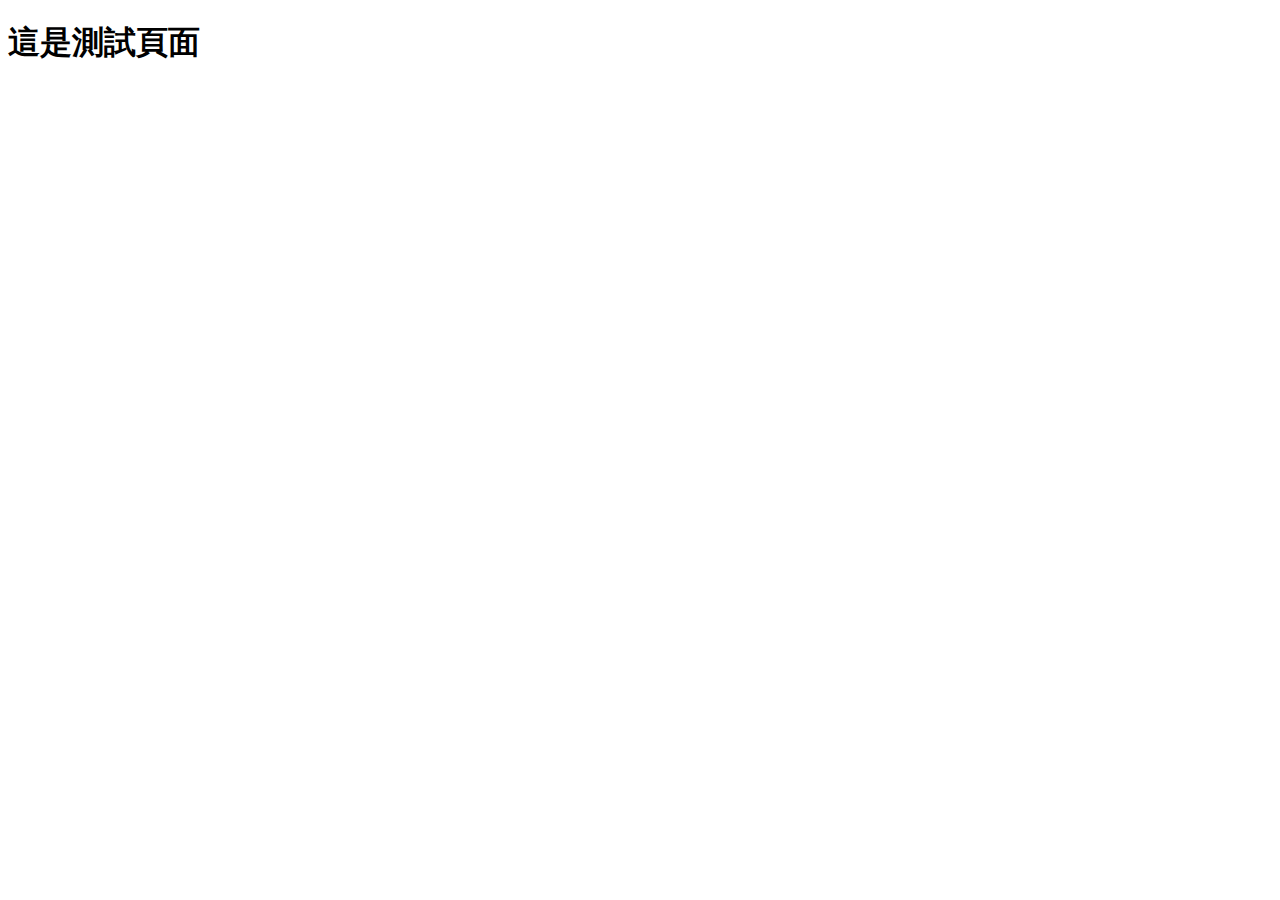
==== index.html @ 5ba6813c "first commit" ====
<!DOCTYPE html>
<html lang="en">
<head>
    <meta charset="UTF-8">
    <meta http-equiv="X-UA-Compatible" content="IE=edge">
    <meta name="viewport" content="width=device-width, initial-scale=1.0">
    <title>測試頁面</title>
</head>
<body>
    <h1>這是測試頁面</h1>
</body>
</html>
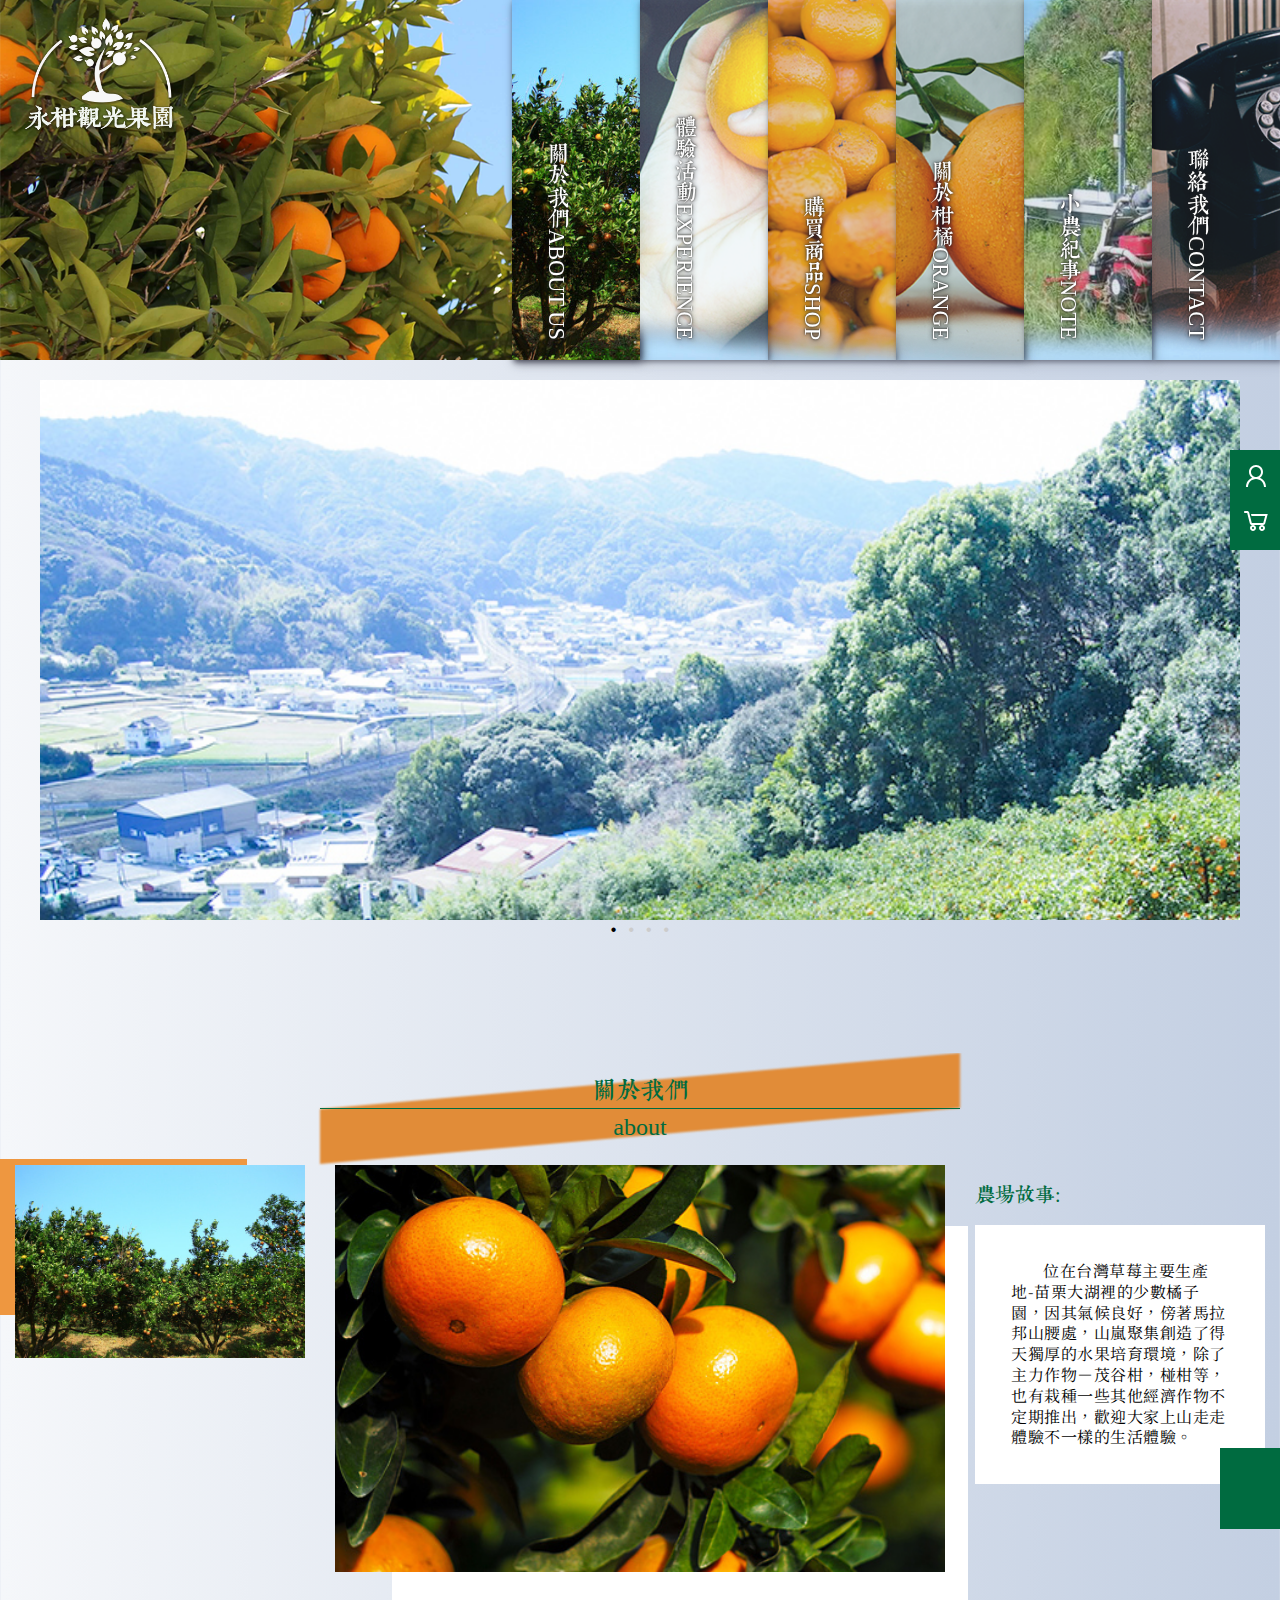
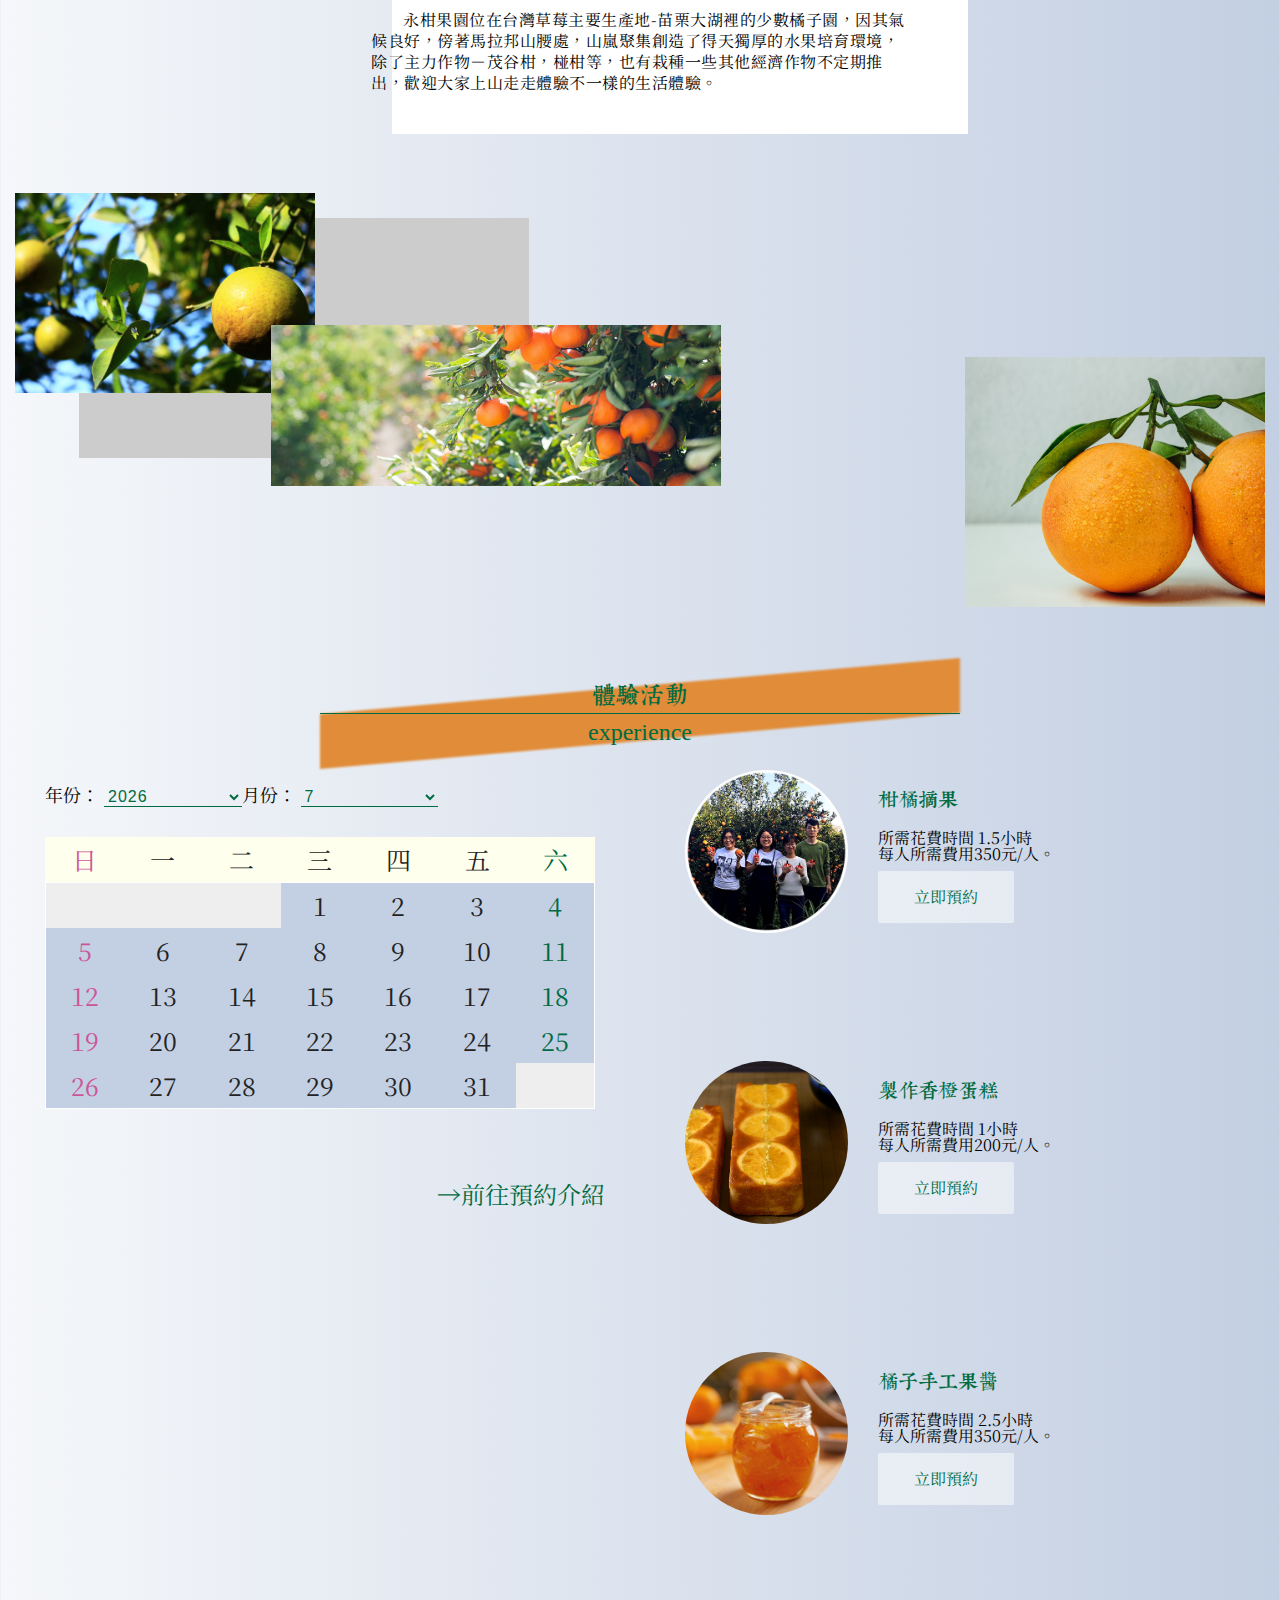
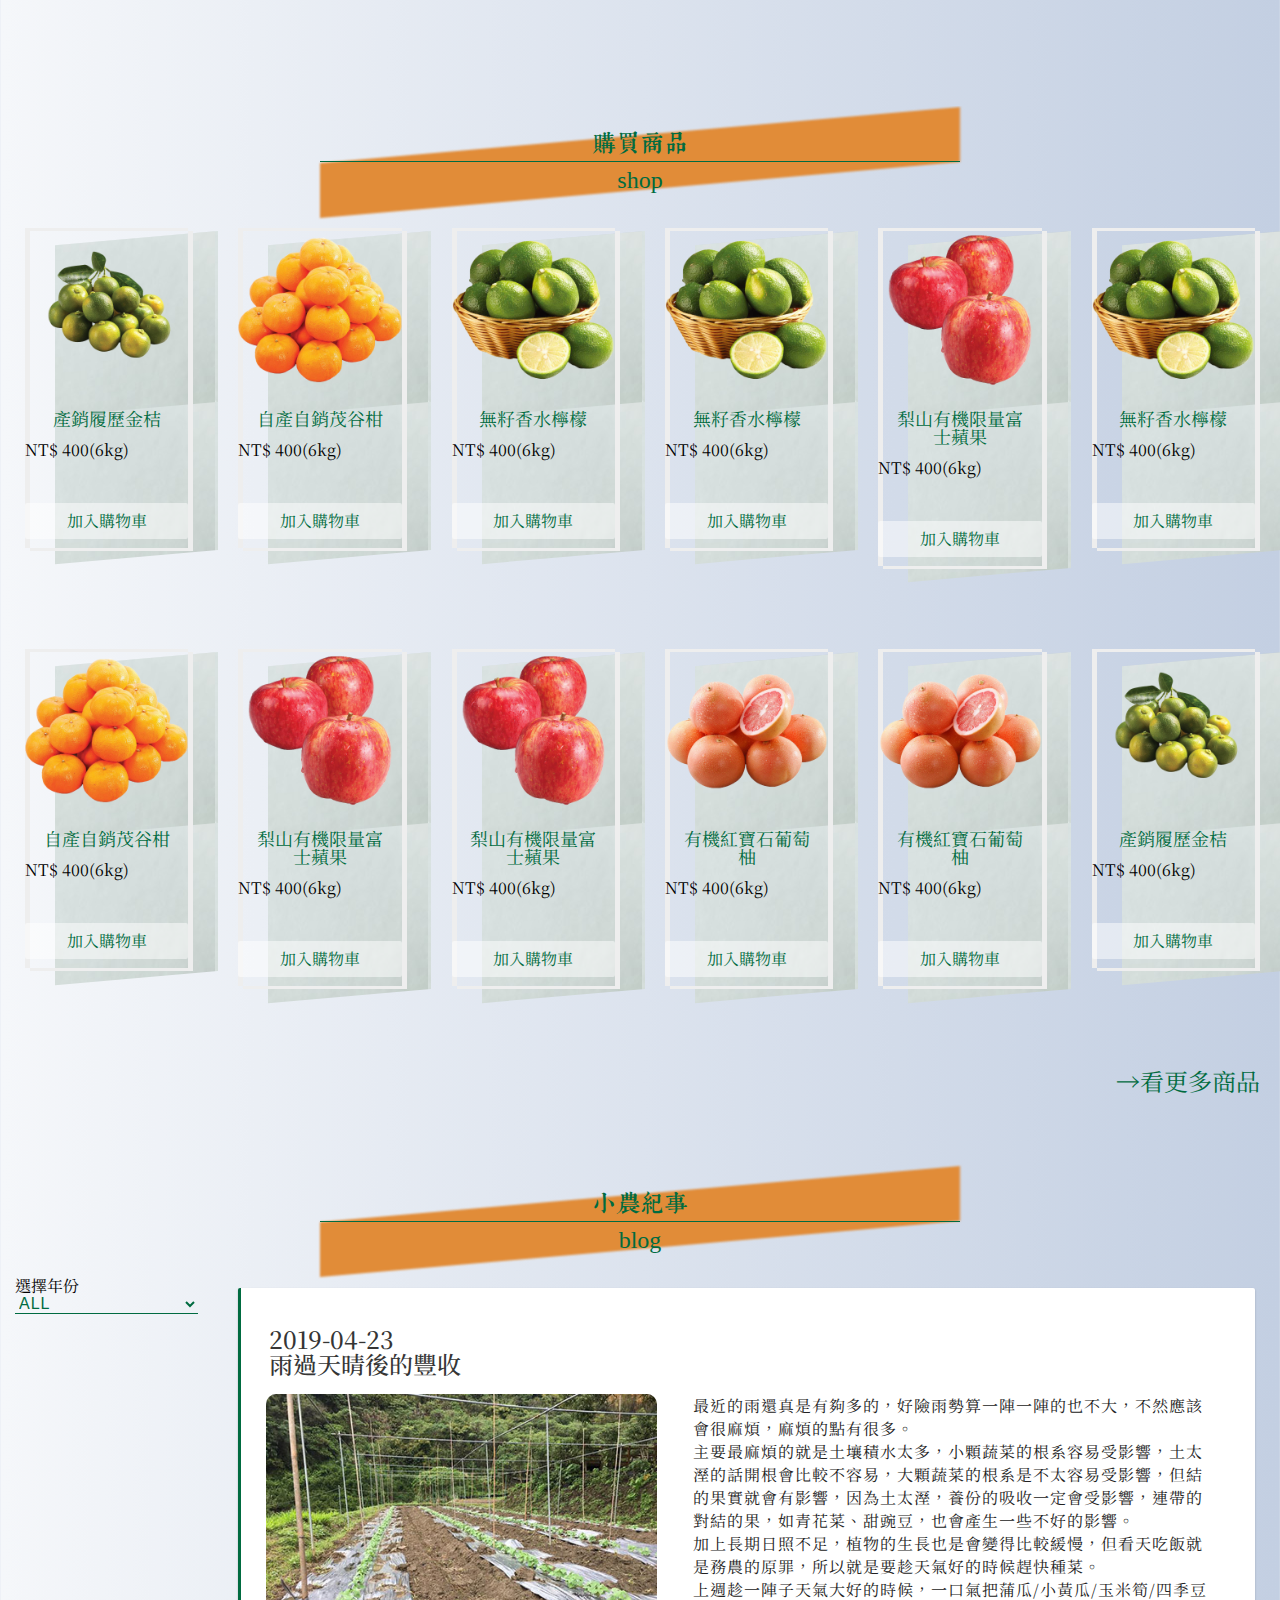
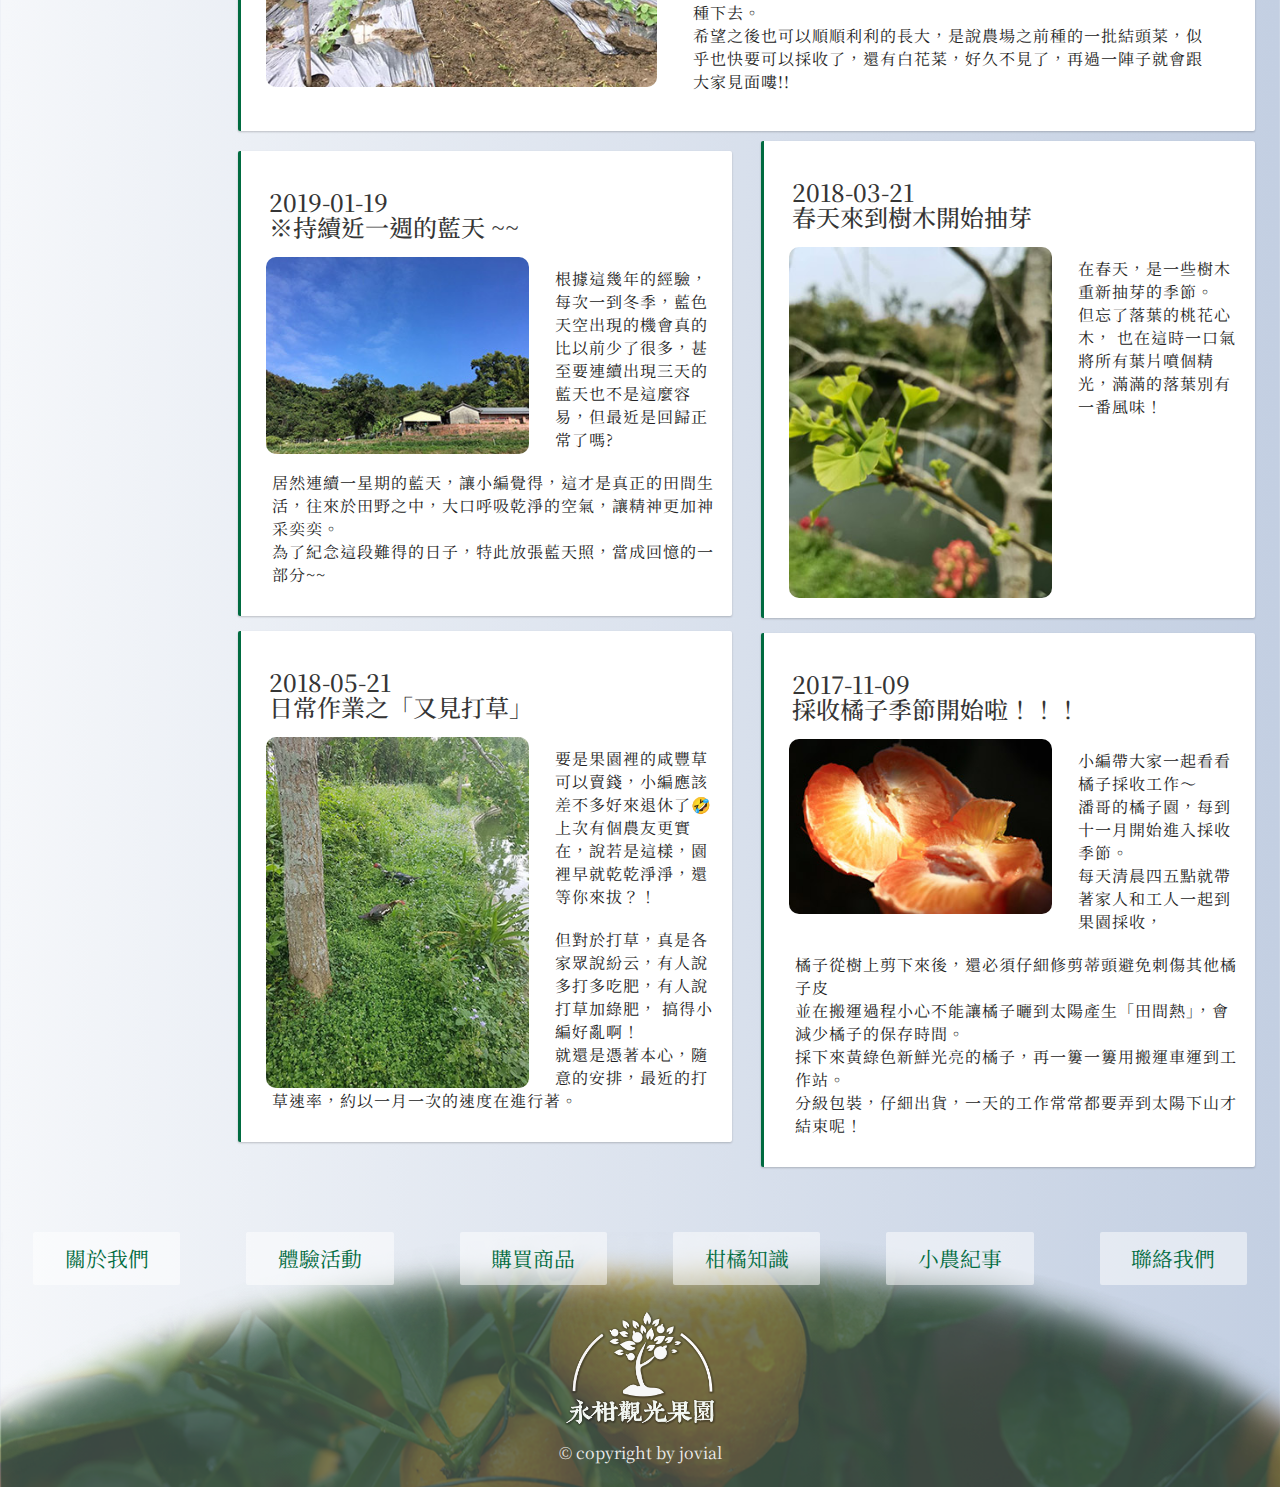
==== commit d6e41e4c: "上傳靜態網站" ====
--- a/index.html
+++ b/index.html
@@ -1,12 +1,456 @@
 <!DOCTYPE html>
 <html lang="en">
+
 <head>
     <meta charset="UTF-8">
-    <meta http-equiv="X-UA-Compatible" content="IE=edge">
     <meta name="viewport" content="width=device-width, initial-scale=1.0">
-    <title>測試頁面</title>
+    <meta http-equiv="X-UA-Compatible" content="ie=edge">
+    <title>永柑觀光果園</title>
+    <link rel="stylesheet" href="style.css">
 </head>
 <body>
-    <h1>這是測試頁面</h1>
+    <div class="fixmenu">
+        <div class="icons">
+            <a href="#">
+                <svg xmlns="http://www.w3.org/2000/svg" x="0px" y="0px"
+                    width="32" height="32"
+                    viewBox="0 0 192 192"
+                    style=" fill:#000000;">
+                    <g fill="none" fill-rule="nonzero" stroke="none" stroke-width="1" stroke-linecap="butt" stroke-linejoin="miter" stroke-miterlimit="10" stroke-dasharray="" stroke-dashoffset="0" font-family="none" font-weight="none" font-size="none" text-anchor="none" style="mix-blend-mode: normal"><path d="M0,192v-192h192v192z" fill="none"></path><g fill="#ffffff"><g id="surface1"><path d="M96,30c-23.13281,0 -42,18.86719 -42,42c0,14.46094 7.38281,27.30469 18.5625,34.875c-21.39844,9.1875 -36.5625,30.42188 -36.5625,55.125h12c0,-26.57812 21.42188,-48 48,-48c26.57813,0 48,21.42188 48,48h12c0,-24.70312 -15.16406,-45.9375 -36.5625,-55.125c11.17969,-7.57031 18.5625,-20.41406 18.5625,-34.875c0,-23.13281 -18.86719,-42 -42,-42zM96,42c16.64063,0 30,13.35938 30,30c0,16.64063 -13.35937,30 -30,30c-16.64062,0 -30,-13.35937 -30,-30c0,-16.64062 13.35938,-30 30,-30z"></path></g></g></g></svg>
+            </a>
+        </div>
+        <div class="icons">
+            <a href="#">
+            <svg xmlns="http://www.w3.org/2000/svg" x="0px" y="0px"
+            width="32" height="32"
+            viewBox="0 0 192 192"
+            style=" fill:#000000;"><g fill="none" fill-rule="nonzero" stroke="none" stroke-width="1" stroke-linecap="butt" stroke-linejoin="miter" stroke-miterlimit="10" stroke-dasharray="" stroke-dashoffset="0" font-family="none" font-weight="none" font-size="none" text-anchor="none" style="mix-blend-mode: normal"><path d="M0,192v-192h192v192z" fill="none"></path><g fill="#ffffff"><g id="surface1"><path d="M30,42c-3.30469,0 -6,2.69531 -6,6c0,3.30469 2.69531,6 6,6h13.3125l15.75,63c1.33594,5.34375 6.11719,9 11.625,9h68.8125c5.41406,0 10.00781,-3.58594 11.4375,-8.8125l15.5625,-57.1875h-100.5l3,12h81.9375l-11.4375,42h-68.8125l-15.75,-63c-1.33594,-5.34375 -6.11719,-9 -11.625,-9zM132,126c-9.86719,0 -18,8.13281 -18,18c0,9.86719 8.13281,18 18,18c9.86719,0 18,-8.13281 18,-18c0,-9.86719 -8.13281,-18 -18,-18zM78,126c-9.86719,0 -18,8.13281 -18,18c0,9.86719 8.13281,18 18,18c9.86719,0 18,-8.13281 18,-18c0,-9.86719 -8.13281,-18 -18,-18zM78,138c3.375,0 6,2.625 6,6c0,3.375 -2.625,6 -6,6c-3.375,0 -6,-2.625 -6,-6c0,-3.375 2.625,-6 6,-6zM132,138c3.375,0 6,2.625 6,6c0,3.375 -2.625,6 -6,6c-3.375,0 -6,-2.625 -6,-6c0,-3.375 2.625,-6 6,-6z"></path></g></g></g></svg>
+            </a>
+        </div>
+    </div>
+    <header class="page_header">
+        <nav>
+            <h1 class="title">
+                <a href="#" class="logo">
+                    <img src="img/logo.png"/>
+                </a>
+            </h1>
+            <input type="checkbox" name="menu_control" id="menu_control">
+            <label for="menu_control" class="burger">
+                <span></span>
+            </label>
+            <ul>
+                <li class="menu_list"><a href="about_us.html">關於我們ABOUT US</a></li>
+                <li class="menu_list"><a href="experience.html">體驗活動experience</a></li>
+                <li class="menu_list"><a href="shop.html">購買商品shop</a></li>
+                <li class="menu_list"><a href="orange.html">關於柑橘orange</a></li>
+                <li class="menu_list"><a href="note.html">小農紀事note</a></li>
+                <li class="menu_list"><a href="contact_us.html">聯絡我們contact</a></li>
+            </ul>
+        </nav>
+    </header>
+    <!-- ====================================== -->
+    <section class="banner">
+        <div class="container col-12">
+            <div class="slider">
+                <div class="slide_viewer">
+                    <div class="slide_group">
+                        <div class="slide slide-1"><img src="img/slides01.jpg"></div>
+                        <div class="slide slide-2"><img src="img/slide02_productpic_unsplash.jpg"></div>
+                        <div class="slide slide-3"><img src="img/pic_slides03.jpg"></div>
+                        <div class="slide slide-4"><img src="img/slide04_max-1053152-unsplash.jpg"></div>
+                    </div>
+                </div>
+                <div class="slide_buttons"></div>
+            </div>
+        </div>
+    </section>
+    <!-- ====================================== -->
+    <section class="about">
+        <div class="container co1-12">
+            <div class="item">
+                <h2 class="topic">關於我們<br>about</h2>
+                <div class="item farm_story col-5 col-lg-3"><img src="img/about_us_story_1.jpg" alt="story"/>
+            </div>
+            <div class="item story col-7 col-lg-6"><img src="img/murcott.jpg" alt="murcott">
+                <p>永柑果園位在台灣草莓主要生產地-苗栗大湖裡的少數橘子園，因其氣候良好，傍著馬拉邦山腰處，山嵐聚集創造了得天獨厚的水果培育環境，除了主力作物－茂谷柑，椪柑等，也有栽種一些其他經濟作物不定期推出，歡迎大家上山走走體驗不一樣的生活體驗。</p>
+            </div>
+            <div class="col-12 col-lg-3">
+                <article>
+                    <h3>農場故事:</h3>
+                    <p class="aboutustxt square">位在台灣草莓主要生產地-苗栗大湖裡的少數橘子園，因其氣候良好，傍著馬拉邦山腰處，山嵐聚集創造了得天獨厚的水果培育環境，除了主力作物－茂谷柑，椪柑等，也有栽種一些其他經濟作物不定期推出，歡迎大家上山走走體驗不一樣的生活體驗。</p>
+                </article>
+            </div>
+            <div class="clearfix"></div>
+        </div>
+        <div class="col-12">
+            <div class="item about_pic">
+                <div class="lf item"><img src="img/banner_orange.jpg"></div>
+                <div class="cr item"><img src="img/index-l0.jpg"></div>
+                <div class="rg item"><img src="img/event.banner.jpg"></div>
+            </div>
+        </div>
+        <div class="clearfix"></div>
+    </section>
+    <!-- ====================================== -->
+    <section class="experience">
+        <div class="container">
+            <div class="item">
+                <h2 class="topic">體驗活動<br>experience</h2>
+            </div>
+            <div class="col-12 col-lg-6">
+                <div class="item">
+                    <div class="cale" id="cale">
+                                <!-- <div class="txt"><a href="experience.html">
+                                        <h3>即將到來活動:6/22柑橘採果活動</h3>
+                                        <p>採果前導覽解說+體驗採茂谷柑、桶柑+採果後可帶回市價180元的茂谷柑或桶柑。<br>
+                                            所需花費時間 1.5小時<br>
+                                            每人所需費用350元/人</p>
+                                    </a>
+                                </div> -->
+                        <div id="setDate" class="calendar col-12">年份：
+                            <select class="col-3" id="setYear" onchange="chose(this)"></select>月份：
+                            <select class="col-3" id="setMonth" onchange="chose(this)"></select>
+                            <ul id="title" class="week_list">
+                                <li>日</li>
+                                <li>一</li>
+                                <li>二</li>
+                                <li>三</li>
+                                <li>四</li>
+                                <li>五</li>
+                                <li>六</li>
+                            </ul>
+                            <ul id="days" class="first_sat day_list">
+                            </ul>
+                        </div>
+                    </div>
+                </div>
+                <div class="more col-12">
+                    <span><a href="experience.html">→前往預約介紹</a></span>
+                </div>
+            </div>
+            <div class="col-12 col-lg-6">
+                <div class="acitivity col-12">
+                    <div class="box pickpeople col-4">
+                        <a href="#"><img src="img/pickpeople.jpg"/></a>         
+                    </div>
+                    <div class="box_desc col-8">
+                        <h3>柑橘摘果</h3>
+                        <ul>
+                            <li>所需花費時間 1.5小時</li>
+                            <li> 每人所需費用350元/人。</li>
+                            <a class="btn" href="#">立即預約</a>
+                        </ul>
+                    </div>
+                </div>
+                <div class="cleafix"></div>
+                <div class="acitivity  col-12">
+                    <div class="box pickpeople  col-4">
+                        <a href="#"><img src="img/orange-cake.jpg"/></a>                  
+                    </div>
+                    <div class="box_desc col-8">
+                        <h3>製作香橙蛋糕</h3>
+                        <ul>
+                            <li>所需花費時間 1小時</li>
+                            <li> 每人所需費用200元/人。</li>
+                            <a class="btn" href="experience.html#tab-2">立即預約</a>
+                        </ul>
+                    </div>
+                </div>
+                <div class="cleafix"></div>
+                <div class="acitivity col-12">
+                    <div class="box pickpeople  col-4">
+                        <a href="#"><img src="img/ORANGE_JAM.jpeg"/></a>                 
+                    </div>
+                <div class="box_desc col-8">
+                    <h3>橘子手工果醬</h3>
+                    <ul>
+                        <li>所需花費時間 2.5小時</li>
+                        <li> 每人所需費用350元/人。</li>
+                        <a class="btn" href="#">立即預約</a>
+                    </ul>
+                </div>
+            </div>
+            <div class="cleafix"></div>
+        </div>
+    </section>
+    <div class="clearfix"></div>
+    <!-- ====================================== -->
+    <section class="shop">
+        <div class="container">
+            <div class="item">
+                <h2 class="topic">購買商品<br>shop</h2>
+            </div>
+            <div class="col-6 col-lg-4 col-xl-2">
+                <div class="item shop_card"><img src="img/Kumquat.png">
+                    <h4 class="item_name">產銷履歷金桔</h4><span>NT$ 400(6kg)</span>
+                    <div class="item button"><a class="btn" href="shopcard.html">加入購物車</a></div>
+                </div>
+            </div>      
+            <div class="col-6 col-lg-4 col-xl-2">
+                <div class="item shop_card"><img src="img/ORANGE.png">
+                    <h4 class="item_name">自產自銷茂谷柑</h4><span>NT$ 400(6kg)</span>
+                    <div class="item button"><a class="btn" href="#">加入購物車</a></div>
+                </div>
+            </div>
+            <div class="col-6 col-lg-4 col-xl-2">
+                <div class="item shop_card"><img src="img/LEMON.png">
+                    <h4 class="item_name">無籽香水檸檬</h4><span>NT$ 400(6kg)</span>
+                    <div class="item button"><a class="btn" href="#">加入購物車</a></div>
+                </div>
+            </div>
+            <div class="col-6 col-lg-4 col-xl-2">
+                <div class="item shop_card"><img src="img/LEMON.png">
+                    <h4 class="item_name">無籽香水檸檬</h4><span>NT$ 400(6kg)</span>
+                    <div class="item button"><a class="btn" href="#">加入購物車</a></div>
+                </div>
+            </div>
+            <div class="col-6 col-lg-4 col-xl-2">
+                <div class="item shop_card"><img src="img/APPLE.png">
+                    <h4 class="item_name">梨山有機限量富士蘋果</h4><span>NT$ 400(6kg)</span>
+                    <div class="item button"><a class="btn" href="#">加入購物車</a></div>
+                </div>
+            </div>
+            <div class="col-6 col-lg-4 col-xl-2">
+                <div class="item shop_card"><img src="img/LEMON.png">
+                    <h4 class="item_name">無籽香水檸檬</h4><span>NT$ 400(6kg)</span>
+                    <div class="item button"><a class="btn" href="#">加入購物車</a></div>
+                </div>
+            </div>
+            <div class="clearfix"></div>
+            <div class="col-6 col-lg-4 col-xl-2">
+                <div class="item shop_card"><img src="img/ORANGE.png">
+                    <h4 class="item_name">自產自銷茂谷柑</h4><span>NT$ 400(6kg)</span>
+                    <div class="item button"><a class="btn" href="#">加入購物車</a></div>
+                </div>
+            </div>
+            <div class="col-6 col-lg-4 col-xl-2">
+                <div class="item shop_card"><img src="img/APPLE.png">
+                    <h4 class="item_name">梨山有機限量富士蘋果</h4><span>NT$ 400(6kg)</span>
+                    <div class="item button"><a class="btn" href="#">加入購物車</a></div>
+                </div>
+            </div>
+            <div class="col-6 col-lg-4 col-xl-2">
+                <div class="item shop_card"><img src="img/APPLE.png">
+                    <h4 class="item_name">梨山有機限量富士蘋果</h4><span>NT$ 400(6kg)</span>
+                    <div class="item button"><a class="btn" href="#">加入購物車</a></div>
+                </div>
+            </div>
+            <div class="col-6 col-lg-4 col-xl-2">
+                <div class="item shop_card"><img src="img/GRAPEFRUIT.png">
+                    <h4 class="item_name">有機紅寶石葡萄柚</h4><span>NT$ 400(6kg)</span>
+                    <div class="item button"><a class="btn" href="#">加入購物車</a></div>
+                </div>
+            </div>
+            <div class="col-6 col-lg-4 col-xl-2">
+                <div class="item shop_card"><img src="img/GRAPEFRUIT.png">
+                    <h4 class="item_name">有機紅寶石葡萄柚</h4><span>NT$ 400(6kg)</span>
+                    <div class="item button"><a class="btn" href="#">加入購物車</a></div>
+                </div>
+            </div>
+            <div class="col-6 col-lg-4 col-xl-2">
+                <div class="item shop_card"><img src="img/Kumquat.png">
+                    <h4 class="item_name">產銷履歷金桔</h4><span>NT$ 400(6kg)</span>
+                    <div class="item button"><a class="btn" href="#">加入購物車</a></div>
+                </div>
+            </div>
+            <div class="clearfix"></div>
+            <div class="more col-12">
+                <span><a href="shop.html">→看更多商品</a></span>
+            </div>
+        </div>
+    </section>
+    <!-- ========================================= -->
+    <section class="blog">
+        <div class="container">
+            <div class="item">
+                <h2 class="topic">小農紀事<br>blog</h2>
+            </div>
+            <div class="col-12 col-lg-2">
+                <div class="item">選擇年份
+                    <select name="year" id="selectedYear">
+                        <option value="all" selected>all</option>
+                        <option value="2019">2019</option>
+                        <option value="2018">2018</option>
+                        <option value="2017">2017</option>
+                    </select>
+                </div>
+            </div>
+            <div class="col-12 col-lg-10">
+                <div class="item">
+                    <div class="Big_colum">
+                        <div class="blogcard b" data-year="2019">
+                            <span>2019-04-23<br>雨過天晴後的豐收</span>
+                            <img src="img/blog_big.jpg">
+                            <p class="blogtxt">
+                                最近的雨還真是有夠多的，好險雨勢算一陣一陣的也不大，不然應該會很麻煩，麻煩的點有很多。<br>主要最麻煩的就是土壤積水太多，小顆蔬菜的根系容易受影響，土太溼的話開根會比較不容易，大顆蔬菜的根系是不太容易受影響，但結的果實就會有影響，因為土太溼，養份的吸收一定會受影響，連帶的對結的果，如青花菜、甜豌豆，也會產生一些不好的影響。<br>加上長期日照不足，植物的生長也是會變得比較緩慢，但看天吃飯就是務農的原罪，所以就是要趁天氣好的時候趕快種菜。<br>上週趁一陣子天氣大好的時候，一口氣把蒲瓜/小黃瓜/玉米筍/四季豆種下去。<br>希望之後也可以順順利利的長大，是說農場之前種的一批結頭菜，似乎也快要可以採收了，還有白花菜，好久不見了，再過一陣子就會跟大家見面嘍!!<br>
+                            </p>
+                        </div>
+                        <div class="clearfix"></div>
+                    </div>
+                    <div class="Small_colum">
+                        <div class="blogcard s" data-year="2019">
+                            <span>2019-01-19<br>※持續近一週的藍天 ~~</span>
+                            <img src="img/blog_s_1.jpg" alt="blog_bluesky">
+                            <p class="blogtxt">
+                                根據這幾年的經驗，每次一到冬季，藍色天空出現的機會真的比以前少了很多，甚至要連續出現三天的藍天也不是這麼容易，但最近是回歸正常了嗎?</p><dd class="visible-xs">...more</dd>
+                                <p class="hidden-xs blogtxt">居然連續一星期的藍天，讓小編覺得，這才是真正的田間生活，往來於田野之中，大口呼吸乾淨的空氣，讓精神更加神采奕奕。<br>為了紀念這段難得的日子，特此放張藍天照，當成回憶的一部分~~</p>
+                            
+                        </div>
+                        <div class="clearfix"></div>
+                        <div class="blogcard s" data-year="2018">
+                            <span>2018-05-21<br>日常作業之「又見打草」</span>
+                            <img src="img/blog_s_2.jpg" alt="blog_grass">
+                            <p class="blogtxt">
+                                要是果園裡的咸豐草可以賣錢，小編應該差不多好來退休了🤣<br>
+                                上次有個農友更實在，說若是這樣，園裡早就乾乾淨淨，還等你來拔？！<br></p><dd class="visible-xs">...more</dd>
+                            <p class="hidden-xs blogtxt">
+                                但對於打草，真是各家眾說紛云，有人說多打多吃肥，有人說打草加綠肥，
+                                搞得小編好亂啊！<br>
+                                就還是憑著本心，隨意的安排，最近的打草速率，約以一月一次的速度在進行著。
+                            </p>
+                        </div>
+                        <div class="clearfix"></div>
+                        <div class="blogcard s" data-year="2018">
+                            <span>2018-03-21<br>春天來到樹木開始抽芽</span>
+                            <img src="img/blog_s_3.jpg" alt="blog_newborn">
+                            <p class="blogtxt">在春天，是一些樹木重新抽芽的季節。<br>但忘了落葉的桃花心木，
+                                也在這時一口氣將所有葉片噴個精光，滿滿的落葉別有一番風味！</p>
+                        </div>
+                        <div class="clearfix"></div>
+                        <div class="blogcard s" data-year="2017">
+                            <span>2017-11-09<br>採收橘子季節開始啦！！！</span>
+                            <img src="img/blog_s_4.jpg" alt="blog_haverst">
+                            <p class="blogtxt">
+                                小編帶大家一起看看橘子採收工作～<br>
+                                潘哥的橘子園，每到十一月開始進入採收季節。<br>每天清晨四五點就帶著家人和工人一起到果園採收，</p><dd class="visible-xs">...more</dd>
+                                <p class="hidden-xs blogtxt">橘子從樹上剪下來後，還必須仔細修剪蒂頭避免刺傷其他橘子皮<br>並在搬運過程小心不能讓橘子曬到太陽產生「田間熱」，會減少橘子的保存時間。<br>採下來黃綠色新鮮光亮的橘子，再一簍一簍用搬運車運到工作站。<br>分級包裝，仔細出貨，一天的工作常常都要弄到太陽下山才結束呢！</p>
+                        </div>
+                    </div>
+                    <div class="clearfix"></div>
+                </div>
+            </div>
+            <div class="clearfix"></div>
+        </div>
+    </section>
+    <footer class="foot">
+        <div class="container">
+            <div class="col-4 col-lg-2">
+                <a href="about_us.html" class="fmenu">關於我們</a>
+            </div>
+            <div class="col-4 col-lg-2">
+                <a href="experience.html" class="fmenu">體驗活動</a>
+            </div>
+            <div class="col-4 col-lg-2">
+                <a href="shop.html" class="fmenu">購買商品</a>
+            </div>
+            <div class="col-4 col-lg-2">
+                <a href="orange.html" class="fmenu">柑橘知識</a>
+            </div>
+            <div class="col-4 col-lg-2">
+                <a href="note.html" class="fmenu">小農紀事</a>
+            </div>
+            <div class="col-4 col-lg-2">
+                <a href="contact_us.html" class="fmenu">聯絡我們</a>
+            </div>
+            <div class="">
+                <a href="index.html" class="logo"><img src="img/logo.png"></a>
+            <div class="col-12">
+                © copyright by jovial
+            </div>
+        </div>
+    </footer>
+    <script src="https://ajax.googleapis.com/ajax/libs/jquery/3.4.1/jquery.min.js"></script>
+    <script src="js/cale.js"></script>
+    <script>
+    document.getElementById('selectedYear').addEventListener('change',function(e){
+        var year = document.querySelector("select[name='year']").value;
+        if(year !== 'all'){
+            // console.log(year)
+            document.querySelectorAll(".blogcard[data-year]").forEach(function(ele,i){
+                ele.style.display = 'none'
+            })
+            document.querySelectorAll(".blogcard[data-year='"+year+"']").forEach(function(ele,i){
+                ele.style.display = 'block'
+            })
+        }else{
+            document.querySelectorAll('.blogcard[data-year]').forEach(function(ele,i){
+                ele.style.display= 'block'
+            })
+        }
+    })
+    $(function(){
+    
+    let scrollTop = 0;
+    let navHi = $('nav').outerHeight();
+    $(window).scroll(function(){
+        scrollTop = $(window).scrollTop();
+        if(scrollTop >= navHi ){
+            $('.page_header').addClass('fixed');
+        }else{
+            $('.page_header').removeClass('fixed');
+        }
+        })
+        var year =$("select[name='year']").val();
+        // console.log(year)
+        if(year==='all'){
+            $('.blogcard[data-year]').show()
+        }
+    })
+    $('.slider').each(function(){
+     var $this = $(this);
+     var $group = $this.find('.slide_group');
+     var $slides = $this.find('.slide');
+     var buttonArray = [];
+     var currentIndex = 0;
+     var timeout;
+     
+     function move(newIndex){
+         var animateLeft, slideLeft;
+         advance();
+         //如果正在執行動畫不須執行任何動作
+         if($group.is(':animated')|| currentIndex === newIndex){
+             return;
+         }
+         buttonArray[currentIndex].removeClass('active');
+         buttonArray[newIndex].addClass('active');
+         if(newIndex>currentIndex){
+             slideLeft = '100%';
+             animateLeft = '-100%'; //目前面板向左移動
+         }else{
+             slideLeft = '-100%';
+             animateLeft = '100%';//目前面板向右移動
+         }
+         $slides.eq(newIndex).css({left:slideLeft,display:'block'});
+         $group.animate({left:animateLeft},function(){
+             $slides.eq(currentIndex).css({display:'none'});
+             $slides.eq(newIndex).css({left:0});
+             $group.css({left:0});
+             currentIndex = newIndex;
+         });
+     }
+     function advance(){
+         clearTimeout(timeout);
+         timeout = setTimeout(function(){
+             if(currentIndex<($slides.length - 1)){
+                 move(currentIndex + 1);//如果不是最後一張移動到下一張
+             }else{
+                 move(0);//回到第一張
+             }
+         },4000);
+     }
+     $.each($slides,function(index){
+         var $button = $('<button type="button" class="slide-btn">&bull;</button>');
+         if(index === currentIndex){
+             $button.addClass('active');
+         }
+         $button.on('click',function(){
+             move(index);
+         }).appendTo('.slide_buttons');
+         buttonArray.push($button); 
+        });
+        advance();
+    });
+    </script>
 </body>
 </html>--- a/style.css
+++ b/style.css
@@ -0,0 +1,2421 @@
+@charset "UTF-8";
+@import url("https://fonts.googleapis.com/css?family=Noto+Serif+TC&display=swap");
+html,
+body,
+div,
+span,
+applet,
+object,
+iframe,
+h1,
+h2,
+h3,
+h4,
+h5,
+h6,
+p,
+blockquote,
+pre,
+a,
+abbr,
+acronym,
+address,
+big,
+cite,
+code,
+del,
+dfn,
+em,
+img,
+ins,
+kbd,
+q,
+s,
+samp,
+small,
+strike,
+strong,
+sub,
+sup,
+tt,
+var,
+b,
+u,
+i,
+center,
+dl,
+dt,
+dd,
+ol,
+ul,
+li,
+fieldset,
+form,
+label,
+legend,
+table,
+caption,
+tbody,
+tfoot,
+thead,
+tr,
+th,
+td,
+article,
+aside,
+canvas,
+details,
+embed,
+figure,
+figcaption,
+footer,
+header,
+hgroup,
+menu,
+nav,
+output,
+ruby,
+section,
+summary,
+time,
+mark,
+audio,
+video {
+  margin: 0;
+  padding: 0;
+  border: 0;
+  font-size: 100%;
+  font: inherit;
+  vertical-align: baseline;
+}
+
+/* HTML5 display-role reset for older browsers */
+article,
+aside,
+details,
+figcaption,
+figure,
+footer,
+header,
+hgroup,
+menu,
+nav,
+section {
+  display: block;
+}
+
+body {
+  line-height: 1;
+}
+
+ol,
+ul {
+  list-style: none;
+}
+
+blockquote,
+q {
+  quotes: none;
+}
+
+blockquote:before,
+blockquote:after,
+q:before,
+q:after {
+  content: '';
+  content: none;
+}
+
+table {
+  border-collapse: collapse;
+  border-spacing: 0;
+}
+
+@font-face {
+  font-family: 'kangxi';
+  src: url("files/WenYue-GuDianMingChaoTi-NC-W5.otf") format("opentype");
+  unicode-range: U+6C38, U+67D1, U+89C0, U+5149, U+679C, U+5712, U+9AD4,+ U+9A57, U+6D3B, U+52D5, U+806F, U+7D61, U+6211, U+5011, U+8CFC, U+8CB7,+ U+8FB2, U+7522, U+5C0F, U+8FB2, U+7D00, U+4E8B, U+95DC, U+65BC, U+6A58,+ U+5546, U+54C1, U+82B1, U+7D6E, U+65E5, U+4E00, U+4E8C, U+4E09, U+56DB,+ U+4E94, U+516D, U+63A1, U+6458, U+5834, U+6545, U+88FD, U+4F5C, U+9999,+ U+6A59, U+86CB, U+7CD5, U+5B50, U+624B, U+5DE5, U+91AC, U+7522, U+898f,+ U+683C, U+548C, U+6CE8, U+610F, U+9805;
+}
+
+@font-face {
+  font-family: 'NotoSans';
+  src: url("files/NotoSansTC-Regular.otf") format("opentype");
+}
+
+body {
+  font-size: 16px;
+  background-image: -webkit-gradient(linear, left top, right top, from(#f5f7fa), to(#c3cfe2));
+  background-image: linear-gradient(to right, #f5f7fa 0%, #c3cfe2 100%);
+  font-family: 'NotoSans';
+}
+
+picture {
+  width: 300px;
+}
+
+picture img {
+  width: 100%;
+}
+
+img {
+  width: 100%;
+}
+
+a {
+  text-decoration: none;
+}
+
+h4 {
+  font-size: 18px;
+  color: #006b40;
+  padding: 15px;
+  text-align: center;
+}
+
+:root {
+  --width: 14.285714285714%;
+}
+
+h2,
+h3 {
+  padding: 20px 0;
+  color: #006b40;
+  font-family: 'kangxi';
+  background-size: cover;
+  background-repeat: no-repeat;
+  z-index: 2;
+  padding: 10 0px;
+}
+
+h2 {
+  font-size: 24px;
+}
+
+h3 {
+  font-size: 20px;
+}
+
+p {
+  letter-spacing: 1px;
+}
+
+div[class*='col-'] {
+  float: left;
+  -webkit-box-sizing: border-box;
+          box-sizing: border-box;
+  padding-left: 15px;
+  padding-right: 15px;
+  margin-bottom: 7vmin;
+}
+
+.col-1 {
+  width: 8.333333%;
+}
+
+.col-2 {
+  width: 16.666666%;
+}
+
+.col-3 {
+  width: 25%;
+}
+
+.col-4 {
+  width: 33.333333%;
+}
+
+.col-5 {
+  width: 41.666666%;
+}
+
+.col-6 {
+  width: 50%;
+}
+
+.col-7 {
+  width: 58.333333%;
+}
+
+.col-8 {
+  width: 66.666666%;
+}
+
+.col-9 {
+  width: 75%;
+}
+
+.col-10 {
+  width: 83.333333%;
+}
+
+.col-11 {
+  width: 91.666666%;
+}
+
+.col-12 {
+  width: 100%;
+}
+
+.clearfix {
+  height: 0;
+  clear: both;
+}
+
+.fixmenu {
+  width: 50px;
+  height: 100px;
+  background-color: #006b40;
+  position: fixed;
+  top: 50%;
+  right: 0;
+  z-index: 10;
+}
+
+.fixmenu:hover {
+  background-color: #006b40;
+}
+
+.fixmenu .icons {
+  margin: 10px;
+}
+
+.logo {
+  display: inline-block;
+  max-width: 18vmin;
+  font-size: 0;
+  padding: 2vmin;
+}
+
+.logo img {
+  width: 100%;
+  height: 100%;
+  vertical-align: middle;
+}
+
+.page_header {
+  width: 100%;
+  height: 40vh;
+  display: -webkit-box;
+  display: -ms-flexbox;
+  display: flex;
+  position: relative;
+}
+
+.page_header::before {
+  content: '';
+  position: absolute;
+  top: 0;
+  left: 0;
+  width: 100%;
+  height: 100%;
+  background-image: url(img/title.png);
+  background-size: cover;
+  overflow: hidden;
+  z-index: -1;
+}
+
+.page_header nav {
+  width: 100%;
+  height: 100%;
+  display: -webkit-box;
+  display: -ms-flexbox;
+  display: flex;
+}
+
+.page_header nav ul {
+  width: 60%;
+  display: -webkit-box;
+  display: -ms-flexbox;
+  display: flex;
+  position: relative;
+}
+
+.page_header nav ul li {
+  position: relative;
+  position: relative;
+  -ms-flex-preferred-size: 0;
+      flex-basis: 0;
+  -webkit-box-flex: 1;
+      -ms-flex-positive: 1;
+          flex-grow: 1;
+  -webkit-transition: 0.5s;
+  transition: 0.5s;
+  background-size: cover;
+  -webkit-box-shadow: 2px 2px 5px #11112280;
+          box-shadow: 2px 2px 5px #11112280;
+  -webkit-filter: drop-shadow(2px 2px 5px #11112280);
+          filter: drop-shadow(2px 2px 5px #11112280);
+}
+
+.page_header nav ul li:first-of-type {
+  background-image: url(img/1371329014-3807217774.jpg);
+}
+
+.page_header nav ul li:nth-of-type(2) {
+  background-image: url(img/experience.png);
+}
+
+.page_header nav ul li:nth-of-type(3) {
+  background-image: url(img/menu_shop.png);
+}
+
+.page_header nav ul li:nth-of-type(4) {
+  background-image: url(img/menu_orange.png);
+}
+
+.page_header nav ul li:nth-of-type(5) {
+  background-image: url(img/menu_farmer.png);
+}
+
+.page_header nav ul li:last-of-type {
+  background-image: url(img/menu_contact.png);
+}
+
+.page_header nav ul li:hover {
+  background-color: #222;
+}
+
+.page_header nav ul li a {
+  font-family: 'kangxi';
+  text-shadow: 0px 0px 5px #222, 0px 0px 2px #222;
+  text-transform: uppercase;
+  color: #fff;
+  text-decoration: none;
+  -webkit-writing-mode: vertical-lr;
+      -ms-writing-mode: tb-lr;
+          writing-mode: vertical-lr;
+  font-size: 1.4rem;
+  display: block;
+  padding: 20px;
+  position: absolute;
+  bottom: 0;
+  width: 100%;
+}
+
+.page_header nav ul li a:hover {
+  text-shadow: 0px 0px 5px #006b40, 0px 0px 2px #006b40;
+}
+
+.title {
+  width: 40%;
+  position: relative;
+  z-index: 1;
+  overflow: hidden;
+}
+
+.menu_list {
+  position: relative;
+  padding: 1%;
+  color: #eee;
+  line-height: 1.5;
+  text-transform: uppercase;
+  -webkit-transition: all 2s;
+  transition: all 2s;
+}
+
+@-webkit-keyframes fill {
+  0% {
+    width: 0%;
+    height: 1px;
+  }
+  50% {
+    width: 25%;
+    height: 1px;
+  }
+  100% {
+    width: 50%;
+    height: 100%;
+    background-color: #006b40;
+  }
+}
+
+@keyframes fill {
+  0% {
+    width: 0%;
+    height: 1px;
+  }
+  50% {
+    width: 25%;
+    height: 1px;
+  }
+  100% {
+    width: 50%;
+    height: 100%;
+    background-color: #006b40;
+  }
+}
+
+.burger {
+  right: -42vmin;
+  display: none;
+  position: relative;
+  background-color: #eeeeee80;
+}
+
+.burger span {
+  -webkit-user-select: none;
+     -moz-user-select: none;
+      -ms-user-select: none;
+          user-select: none;
+  display: block;
+  position: absolute;
+  margin: 0.0625rem auto 0.525rem -0.75rem;
+  text-indent: -999em;
+  top: 50%;
+  left: 50%;
+  margin-top: -0.0625rem;
+  cursor: pointer;
+  width: 1.5rem;
+  height: 0.125rem;
+  background-color: #353535;
+  -webkit-transition: 0.3s;
+  transition: 0.3s;
+  opacity: 1;
+}
+
+.burger span::before, .burger span::after {
+  position: absolute;
+  content: '';
+  display: block;
+  width: 1.5rem;
+  height: 0.125rem;
+  background-color: #353535;
+  -webkit-transition: 0.3s;
+  transition: 0.3s;
+  opacity: 1;
+}
+
+.burger span::before {
+  top: -0.525rem;
+}
+
+.burger span::after {
+  top: 0.525rem;
+}
+
+#menu_control {
+  position: absolute;
+  opacity: 0;
+}
+
+.aboutustxt {
+  margin: auto;
+  letter-spacing: 0.5px;
+  line-height: 1.3;
+  text-indent: 2em;
+  padding: 4vmin;
+}
+
+@media screen and (max-width: 767px) {
+  .page_header {
+    height: 15vh;
+    -webkit-transition: 0.25s;
+    transition: 0.25s;
+  }
+  .page_header nav .burger {
+    display: block;
+    width: 3rem;
+    height: 3rem;
+    position: relative;
+    border-radius: 3px;
+    margin: 0.5rem;
+  }
+  .page_header nav ul {
+    text-align: center;
+    -webkit-box-orient: vertical;
+    -webkit-box-direction: normal;
+        -ms-flex-direction: column;
+            flex-direction: column;
+    background-color: #cccccc;
+    position: absolute;
+    width: 100%;
+    height: calc(100vh - 49vh);
+    top: 80%;
+    left: -150%;
+    z-index: 12;
+    -webkit-transition: left 1s;
+    transition: left 1s;
+  }
+  .page_header nav ul li {
+    background-size: cover;
+  }
+  .page_header nav ul li a {
+    width: 100%;
+    display: block;
+    position: relative;
+    -webkit-writing-mode: horizontal-tb;
+        -ms-writing-mode: lr-tb;
+            writing-mode: horizontal-tb;
+    padding: 2%;
+    border-bottom: 1px solid #fff;
+    border-bottom: 1px solid #fff;
+  }
+  .about_pic {
+    height: 81.6vw;
+    position: relative;
+  }
+  .about_pic > div {
+    width: 200px;
+    overflow: hidden;
+  }
+  .about_pic img {
+    width: 100%;
+    vertical-align: top;
+  }
+  .about_pic .lf {
+    width: 26.66667vw;
+    position: absolute;
+    top: 0;
+    right: 20px;
+  }
+  .about_pic .cr {
+    width: 52vw;
+    top: 30px;
+    left: 0;
+    position: absolute;
+  }
+  .about_pic .cr::before {
+    content: '';
+    background: #ccc repeat left top;
+    background-size: auto;
+    z-index: -1;
+    position: absolute;
+    height: 41.6vw;
+    width: 53.86666vw;
+    top: 10.4vw;
+    left: 8.53333vw;
+  }
+  .about_pic .rg {
+    width: 60vw;
+    right: 0;
+    bottom: 0;
+    position: absolute;
+  }
+  .hidden-xs {
+    display: none;
+  }
+}
+
+@media screen and (max-width: 767px) {
+  #menu_control:checked ~ ul {
+    left: 0;
+  }
+  #menu_control:checked ~ .burger span::before,
+  #menu_control:checked ~ .burger span::after {
+    top: 0;
+    margin-top: -0.5875rem;
+  }
+  #menu_control:checked ~ .burger span {
+    -webkit-transform: rotate(-360deg);
+            transform: rotate(-360deg);
+    background-color: transparent;
+  }
+  #menu_control:checked ~ .burger span::before {
+    -webkit-transform: translateY(0.525rem) rotate(-45deg);
+            transform: translateY(0.525rem) rotate(-45deg);
+  }
+  #menu_control:checked ~ .burger span::after {
+    -webkit-transform: translateY(0.525rem) rotate(45deg);
+            transform: translateY(0.525rem) rotate(45deg);
+  }
+  .fixed {
+    height: 15vh;
+    -webkit-transition: 0.5s;
+    transition: 0.5s;
+    width: 100%;
+    top: 0;
+    position: fixed;
+    z-index: 5;
+  }
+}
+
+@media screen and (min-width: 768px) {
+  .col-md-1 {
+    width: 8.333333%;
+  }
+  .col-md-2 {
+    width: 16.666666%;
+  }
+  .col-md-3 {
+    width: 25%;
+  }
+  .col-md-4 {
+    width: 33.333333%;
+  }
+  .col-md-5 {
+    width: 41.666666%;
+  }
+  .col-md-6 {
+    width: 50%;
+  }
+  .col-md-7 {
+    width: 58.333333%;
+  }
+  .col-md-8 {
+    width: 66.666666%;
+  }
+  .col-md-9 {
+    width: 75%;
+  }
+  .col-md-10 {
+    width: 83.333333%;
+  }
+  .col-md-11 {
+    width: 91.666666%;
+  }
+  .col-md-12 {
+    width: 100%;
+  }
+  .page_header {
+    width: 100%;
+    display: -webkit-box;
+    display: -ms-flexbox;
+    display: flex;
+    -webkit-box-align: center;
+        -ms-flex-align: center;
+            align-items: center;
+    -webkit-box-pack: justify;
+        -ms-flex-pack: justify;
+            justify-content: space-between;
+  }
+  .fixed {
+    height: 15vh;
+    -webkit-transition: 0.5s;
+    transition: 0.5s;
+    width: 100%;
+    top: 0;
+    position: fixed;
+    z-index: 5;
+  }
+  .page_header.fixed:before {
+    background-image: url(img/title.png);
+  }
+  .page_header.fixed nav ul li a {
+    font-size: 1.4rem;
+    padding: 6px 10px;
+    -webkit-writing-mode: horizontal-tb;
+        -ms-writing-mode: lr-tb;
+            writing-mode: horizontal-tb;
+  }
+  .about_pic {
+    height: 402px;
+    position: relative;
+  }
+  .about_pic .item {
+    position: relative;
+  }
+  .about_pic img {
+    width: 100%;
+    vertical-align: top;
+  }
+  .about_pic .lf {
+    position: absolute;
+    width: 20vw;
+    bottom: -1vw;
+    right: 0;
+  }
+  .about_pic .cr {
+    width: 25vw;
+    top: 0;
+    left: 0;
+    position: absolute;
+  }
+  .about_pic .cr::before {
+    content: '';
+    position: absolute;
+    background-color: #ccc;
+    width: 150%;
+    height: 120%;
+    left: 5vw;
+    top: 2vw;
+    z-index: -1;
+  }
+  .about_pic .rg {
+    width: 40vw;
+    top: 132px;
+    left: 27vw;
+    position: absolute;
+  }
+  .visible-xs {
+    display: none;
+  }
+}
+
+@media screen and (min-width: 992px) {
+  body {
+    font-family: 'Noto Serif TC', serif;
+  }
+  .col-lg-1 {
+    width: 8.333333%;
+  }
+  .col-lg-2 {
+    width: 16.666666%;
+  }
+  .col-lg-3 {
+    width: 25%;
+  }
+  .col-lg-4 {
+    width: 33.333333%;
+  }
+  .col-lg-5 {
+    width: 41.666666%;
+  }
+  .col-lg-6 {
+    width: 50%;
+  }
+  .col-lg-7 {
+    width: 58.333333%;
+  }
+  .col-lg-8 {
+    width: 66.666666%;
+  }
+  .col-lg-9 {
+    width: 75%;
+  }
+  .col-lg-10 {
+    width: 83.333333%;
+  }
+  .col-lg-11 {
+    width: 91.666666%;
+  }
+  .col-lg-12 {
+    width: 100%;
+  }
+  .visible-xs {
+    display: none;
+  }
+  .form {
+    width: 80%;
+  }
+  .aboutustxt {
+    margin: auto;
+    max-width: 1200px;
+  }
+}
+
+@media screen and (min-width: 1200px) {
+  body {
+    font-family: 'Noto Serif TC', serif;
+  }
+  .col-xl-1 {
+    width: 8.333333%;
+  }
+  .col-xl-2 {
+    width: 16.666666%;
+  }
+  .col-xl-3 {
+    width: 25%;
+  }
+  .col-xl-4 {
+    width: 33.333333%;
+  }
+  .col-xl-5 {
+    width: 41.666666%;
+  }
+  .col-xl-6 {
+    width: 50%;
+  }
+  .col-xl-7 {
+    width: 58.333333%;
+  }
+  .col-xl-8 {
+    width: 66.666666%;
+  }
+  .col-xl-9 {
+    width: 75%;
+  }
+  .col-xl-10 {
+    width: 83.333333%;
+  }
+  .col-xl-11 {
+    width: 91.666666%;
+  }
+  .col-xl-12 {
+    width: 100%;
+  }
+  section {
+    -webkit-box-sizing: border-box;
+            box-sizing: border-box;
+    margin: auto;
+    position: relative;
+  }
+  .productcard {
+    width: 1200px;
+  }
+  .time_box {
+    width: 80%;
+  }
+  .visible-xs {
+    display: none;
+  }
+  .about_pic {
+    height: 402px;
+    position: relative;
+  }
+  .about_pic .item {
+    position: relative;
+  }
+  .about_pic .lf {
+    position: absolute;
+    width: 300px;
+    bottom: -1vw;
+    right: 0;
+  }
+  .about_pic .cr {
+    width: 300px;
+    top: 0;
+    left: 0;
+    position: absolute;
+  }
+  .about_pic .cr::before {
+    content: '';
+    position: absolute;
+    background-color: #ccc;
+    width: 150%;
+    height: 120%;
+    left: 5vw;
+    top: 2vw;
+    z-index: -1;
+  }
+  .about_pic .rg {
+    width: 450px;
+    top: 132px;
+    left: 20vw;
+    position: absolute;
+  }
+}
+
+.item img {
+  width: 100%;
+}
+
+.slider {
+  max-width: 1200px;
+  margin: 0 auto 30px auto;
+}
+
+.slider .slide_viewer {
+  position: relative;
+  overflow: hidden;
+  height: 60vmin;
+}
+
+.slider .slide_viewer .slide_group {
+  width: 100%;
+  height: 100%;
+  position: relative;
+  -ms-touch-action: pan-y;
+      touch-action: pan-y;
+}
+
+.slider .slide_viewer .slide {
+  width: 100%;
+  height: 100%;
+  display: none;
+  position: absolute;
+}
+
+.slider .slide_viewer .slide img {
+  width: 100%;
+}
+
+.slider .slide_viewer .slide:first-child {
+  display: block;
+}
+
+.slide_buttons {
+  text-align: center;
+}
+
+.slide-btn {
+  border: none;
+  background: none;
+  color: #ccc;
+  font-size: 100%;
+}
+
+.slide-btn.active,
+.slide-btn:hover {
+  color: #000;
+  cursor: pointer;
+}
+
+button {
+  margin: 0.2em;
+}
+
+.topic {
+  width: 100%;
+  text-align: center;
+  line-height: 1.5;
+  position: relative;
+  margin: 10px 0;
+  padding: 10px 0;
+}
+
+.topic h2 {
+  font-size: 1.75rem;
+}
+
+.topic:after {
+  content: '';
+  width: 50%;
+  height: 1px;
+  background-color: #006b41;
+  position: absolute;
+  bottom: 50%;
+  left: 0;
+  z-index: 1;
+  left: 25%;
+}
+
+.topic:before {
+  width: 50%;
+  height: 60%;
+  top: 0;
+  right: 0;
+  left: 0;
+  bottom: 0;
+  margin: auto;
+  z-index: -10;
+  position: absolute;
+  content: '';
+  background-color: #e18c38;
+  background-size: cover;
+  overflow: hidden;
+  -webkit-transform: skewY(-5deg);
+          transform: skewY(-5deg);
+  -webkit-filter: blur(1px);
+          filter: blur(1px);
+}
+
+.about_txt {
+  margin: auto;
+  text-indent: 2em;
+  line-height: 1.5;
+  font-size: 20px;
+}
+
+.box_desc img {
+  vertical-align: top;
+}
+
+.box_desc .btn {
+  position: relative;
+  padding: 2vmin;
+  top: 0;
+  margin-top: 1vmin;
+}
+
+.calendar {
+  font-size: 18px;
+  cursor: pointer;
+}
+
+.week_list {
+  font-size: 0px;
+}
+
+.cale {
+  -webkit-box-sizing: border-box;
+          box-sizing: border-box;
+  padding: 15px;
+  margin: auto;
+  position: relative;
+  font-size: 0px;
+}
+
+.cale li:hover + .cale .txt {
+  right: -120%;
+  cursor: pointer;
+}
+
+.cale select {
+  font-size: 16px;
+}
+
+.cale li {
+  background-color: #c3cfe2;
+  color: #222;
+  width: var(--width);
+  display: inline-block;
+  font-size: 25px;
+  text-align: center;
+  padding: 10px;
+  -webkit-box-sizing: border-box;
+          box-sizing: border-box;
+}
+
+.cale li:hover {
+  -webkit-transform: scale(1, 1);
+          transform: scale(1, 1);
+  -webkit-transition: all 0.5s ease-out;
+  transition: all 0.5s ease-out;
+  background-color: #eee;
+  color: #006b41;
+}
+
+.cale li:nth-of-type(7n + 1) {
+  color: #c59;
+}
+
+.cale li:nth-of-type(7n) {
+  color: #006b41;
+}
+
+.cale .days {
+  background-color: transparent;
+}
+
+.cale .day_list {
+  -webkit-box-sizing: border-box;
+          box-sizing: border-box;
+  background-color: #eee;
+  border: 1px solid #fff;
+}
+
+.cale #title li {
+  width: var(--width);
+  background-color: #ffe;
+}
+
+.cale .txt {
+  -webkit-transition: all 0.5s;
+  transition: all 0.5s;
+  width: calc(var(--width) * 7);
+  color: #eee;
+  position: absolute;
+  left: -120%;
+  font-size: 16px;
+  padding: 15px;
+  background-color: #454535;
+}
+
+.cale .txt h3,
+.cale .txt p {
+  font-family: 'NotoSans';
+  color: #eee;
+}
+
+.cale .back {
+  background-color: #006b40;
+  width: calc(var(--width) * 7);
+  min-height: 200px;
+  position: relative;
+  border-radius: 50px 50px 0 0;
+}
+
+.cale .today {
+  font-size: 24px;
+  color: #fff;
+  width: 50px;
+  height: 50px;
+  top: 100px;
+  left: 20px;
+  position: absolute;
+  z-index: 5;
+  text-align: center;
+  text-shadow: 0px 0px 10px #222;
+  font-weight: 700;
+}
+
+.shop .container {
+  overflow: hidden;
+}
+
+.more {
+  text-align: right;
+  font-size: 1.5rem;
+}
+
+.more a {
+  display: inline-block;
+  padding: 10px 5px;
+  text-decoration: none;
+  color: #006b40;
+  border-radius: 2px;
+}
+
+.more a:hover {
+  background: #006b40;
+  color: #f2f3eb;
+}
+
+.shop_card {
+  position: relative;
+  margin: 10px;
+  -webkit-box-shadow: inset 5px 3px #eee, 5px 3px #eee;
+          box-shadow: inset 5px 3px #eee, 5px 3px #eee;
+}
+
+.shop_card::before {
+  position: absolute;
+  content: '';
+  top: 10px;
+  left: 30px;
+  background: url(img/ABOUTORANGE.JPG) repeat;
+  width: 100%;
+  height: 100%;
+  z-index: -5;
+  -webkit-transform: skewY(-5deg);
+          transform: skewY(-5deg);
+}
+
+.shop_card:hover {
+  -webkit-filter: brightness(110%);
+          filter: brightness(110%);
+}
+
+.box.pickpeople {
+  margin-top: 0;
+}
+
+.box img {
+  width: 100%;
+}
+
+.Big_colum {
+  width: 100%;
+  float: left;
+}
+
+.Small_colum {
+  float: left;
+  width: 100%;
+  -webkit-column-count: 2;
+          column-count: 2;
+  -webkit-column-gap: 0.854700854700855%;
+          column-gap: 0.854700854700855%;
+  -webkit-column-width: 40.17094%;
+          column-width: 40.17094%;
+}
+
+.blogcard {
+  background-color: #fff;
+  border-left: 3px solid #006b40;
+  padding: 10px;
+  overflow: hidden;
+  letter-spacing: normal;
+  color: #353535;
+  border-radius: 2px;
+  padding: 20px 10px;
+  -webkit-box-shadow: 0 1px 3px 0 #00000012, 0 1px 2px 0 #00000024;
+          box-shadow: 0 1px 3px 0 #00000012, 0 1px 2px 0 #00000024;
+}
+
+.blogcard[data-year] {
+  display: none;
+}
+
+.blogcard span {
+  display: block;
+  padding: 2vmin;
+  font-size: 1.5rem;
+  font-weight: 510;
+  line-height: 25px;
+}
+
+.s {
+  vertical-align: bottom;
+  display: inline-block;
+  -webkit-column-break-inside: avoid;
+          break-inside: avoid;
+  margin: 10px 10px 15px 10px;
+}
+
+.s .blogtxt {
+  padding: 10px 20px 10px 5px;
+}
+
+.s img {
+  width: 55.865%;
+  overflow: hidden;
+  vertical-align: bottom;
+  float: left;
+  margin-right: 10px;
+  border-radius: 10px;
+  margin-left: 15px;
+}
+
+.s:hover {
+  background-color: #eee;
+  -webkit-box-shadow: 5px 5px 5px rgba(0, 0, 0, 0.2);
+          box-shadow: 5px 5px 5px rgba(0, 0, 0, 0.2);
+}
+
+.blogtxt {
+  color: #222;
+  line-height: normal;
+  padding: 2vmin;
+  padding-top: 0;
+  left: 1rem;
+  position: relative;
+}
+
+.b {
+  margin: 10px;
+  float: left;
+}
+
+.b .blogtxt {
+  width: 92.9059829059829%;
+}
+
+.b:hover {
+  background-color: #fff;
+  -webkit-box-shadow: 5px 5px 5px rgba(0, 0, 0, 0.2);
+          box-shadow: 5px 5px 5px rgba(0, 0, 0, 0.2);
+}
+
+.b img {
+  border-radius: 10px;
+  vertical-align: top;
+  margin-right: 20px;
+  margin-left: 15px;
+  float: left;
+  width: 39.3162393162393%;
+}
+
+.foot {
+  position: relative;
+  width: 100%;
+  text-align: center;
+}
+
+.foot::before {
+  content: '';
+  width: 100%;
+  left: 0;
+  right: 0;
+  margin: auto;
+  position: absolute;
+  height: 120%;
+  background: url(img/footer.png);
+  background-size: cover;
+  z-index: -1;
+}
+
+.foot .col-12 {
+  color: #eee;
+  margin-bottom: 0;
+}
+
+.foot .col-12 picture img {
+  width: auto;
+}
+
+.col-4.col-lg-2 {
+  margin-bottom: 1vmin;
+}
+
+.col-4.col-lg-2 .fmenu {
+  position: relative;
+  width: 63%;
+  margin: auto;
+  text-decoration: none;
+  display: block;
+  cursor: pointer;
+  padding: 1rem;
+  color: #006b40;
+  font-size: 1.3rem;
+  background-color: #ffffff80;
+  border-radius: 2px;
+  -webkit-transition: 0.75s;
+  transition: 0.75s;
+}
+
+.col-4.col-lg-2 .fmenu::before {
+  position: absolute;
+  content: '';
+  width: 2px;
+  height: 4vmin;
+  background-color: #e18c38;
+  left: 5px;
+  top: -5px;
+  opacity: 0;
+}
+
+.col-4.col-lg-2 .fmenu::after {
+  position: absolute;
+  content: '';
+  width: 4vmin;
+  height: 2px;
+  background-color: #e18c38;
+  left: 5px;
+  top: -5px;
+  opacity: 0;
+  z-index: 2;
+}
+
+.col-4.col-lg-2 .fmenu:hover {
+  background-color: #006b40;
+  color: #fff;
+}
+
+.col-4.col-lg-2 .fmenu:hover:after {
+  opacity: 1;
+}
+
+.col-4.col-lg-2 .fmenu:hover:before {
+  opacity: 1;
+}
+
+.container {
+  background-attachment: fixed;
+  background-size: cover;
+}
+
+.banner,
+.bshop,
+.borange,
+.bcontact,
+.bnote,
+.babout .container {
+  position: relative;
+  z-index: 1;
+  background-attachment: fixed;
+  background-repeat: no-repeat;
+  background-size: cover;
+  overflow: hidden;
+}
+
+.banner .container {
+  padding: 20px;
+  position: relative;
+  z-index: 1;
+  -webkit-box-sizing: border-box;
+          box-sizing: border-box;
+  background-repeat: no-repeat;
+}
+
+.bcontact {
+  width: 100%;
+}
+
+.bcontact .container {
+  background-image: url(img/banner_contact.jpg);
+}
+
+.babout {
+  margin-top: 20px;
+  width: 100%;
+}
+
+.babout .container {
+  background-image: url(img/banner_about_us.jpg);
+}
+
+.borange {
+  width: 100%;
+}
+
+.borange .container {
+  background-image: url(img/banner_orange.jpg);
+}
+
+.pickfruit {
+  width: 100%;
+}
+
+.pickfruit .container {
+  background-image: url(img/pickfruit.jpg);
+}
+
+.pickfruit .cover {
+  position: relative;
+}
+
+button,
+input,
+select,
+textarea {
+  color: #5a5a5a;
+  margin: 0;
+}
+
+input {
+  line-height: normal;
+}
+
+textarea {
+  overflow: auto;
+}
+
+.container .wrap {
+  width: auto;
+  padding-bottom: 20px;
+  margin-bottom: 20px;
+  -webkit-box-sizing: border-box;
+          box-sizing: border-box;
+}
+
+.container .wrap .map {
+  height: 0;
+  margin: auto;
+  margin-bottom: 20px;
+  width: 60%;
+  padding-bottom: 45%;
+  position: relative;
+}
+
+.container .wrap .map iframe {
+  width: 100%;
+  height: 100%;
+  position: absolute;
+}
+
+.container .wrap .information {
+  margin-bottom: 20px;
+}
+
+.container .wrap .information h4:first-of-type {
+  text-align: left;
+  margin: auto;
+  text-indent: 1em;
+}
+
+.container .wrap .information h2 {
+  text-align: center;
+  margin: auto;
+}
+
+.container .wrap .information span {
+  display: inline-block;
+  padding: 5px 0 5px 20px;
+  color: #222;
+  margin: auto;
+}
+
+.container .wrap .information dd {
+  margin: auto;
+  padding: 5px 10px;
+  border: 1px dashed #006b40;
+}
+
+.contact .form {
+  -webkit-box-sizing: border-box;
+          box-sizing: border-box;
+  border: solid 2px #ccc;
+  max-width: 1200px;
+  margin: 60px auto;
+  position: relative;
+  -webkit-box-shadow: 0px 1px 22px 4px rgba(0, 0, 0, 0.07);
+          box-shadow: 0px 1px 22px 4px rgba(0, 0, 0, 0.07);
+}
+
+.contact .form > span {
+  margin: 0 27.5%;
+  width: 36%;
+  line-height: 40%;
+  display: inline-block;
+  padding: 1rem;
+  color: #006b40;
+  font-size: 1.25rem;
+  text-align: center;
+}
+
+form {
+  padding: 37.5px;
+  margin: 50px 0;
+  font-family: 'NotoSans';
+}
+
+.email {
+  float: right;
+  width: 45%;
+}
+
+input[type='text'],
+[type='email'],
+select,
+textarea {
+  background: none;
+  border: none;
+  border-bottom: 1px solid #006b41;
+  color: #006b41;
+  font-size: 1em;
+  font-weight: 400;
+  letter-spacing: 1px;
+  margin: 0em 0 1.875em 0;
+  text-transform: uppercase;
+  width: 100%;
+  -webkit-transition: all 0.3s;
+  transition: all 0.3s;
+}
+
+input[type='text']:focus,
+input[type='email']:focus,
+textarea:focus {
+  outline: none;
+  padding: 0 0 0.875em 0;
+}
+
+.message {
+  float: none;
+}
+
+.name {
+  float: left;
+  width: 45%;
+}
+
+select {
+  outline: none;
+}
+
+.subject {
+  width: 100%;
+}
+
+.telephone {
+  width: 100%;
+}
+
+textarea {
+  line-height: 150%;
+  height: 150px;
+  resize: none;
+  width: 100%;
+}
+
+#form_button {
+  background: none;
+  border: 1px solid #006b40;
+  color: #006b40;
+  cursor: pointer;
+  display: inline-block;
+  font-size: 0.875em;
+  font-weight: 500;
+  outline: none;
+  padding: 20px 35px;
+  text-transform: uppercase;
+  -webkit-transition: all 0.3s;
+  transition: all 0.3s;
+  border-radius: 2px;
+}
+
+#form_button:hover {
+  background: #006b40;
+  color: #f2f3eb;
+}
+
+.numberbox {
+  float: left;
+  margin: 15px;
+  padding: 10px;
+  font-size: 35px;
+  line-height: 35px;
+  font-weight: 600;
+  background: #006b4190;
+}
+
+.variety {
+  font-size: 18px;
+  -webkit-box-shadow: 0px 1px 22px 4px rgba(0, 0, 0, 0.07);
+          box-shadow: 0px 1px 22px 4px rgba(0, 0, 0, 0.07);
+}
+
+.knowledge {
+  margin: auto;
+  max-width: 1200px;
+}
+
+.knowledge h4 {
+  letter-spacing: 1.8;
+  margin: 0;
+  font-size: 130%;
+  padding-bottom: 10px;
+}
+
+.subtitle {
+  display: block;
+}
+
+.head {
+  background-color: #006b40;
+  color: #fff;
+  font-weight: 400;
+  position: relative;
+}
+
+.introduce p {
+  line-height: 24px;
+  margin-bottom: 15px;
+}
+
+.introduce img {
+  display: inline-block;
+  vertical-align: top;
+  overflow: hidden;
+  padding: auto;
+}
+
+.card {
+  background-color: #eee;
+  border: 1px solid rgba(191, 191, 191, 0.4);
+  border-top: 0;
+  padding: 15px;
+}
+
+.bnote .container {
+  background-image: url(img/banner_note.jpg);
+  background-attachment: fixed;
+  background-size: cover;
+}
+
+.bnote .cover {
+  background-image: url(img/event_banner_cover.png);
+  background-repeat: no-repeat;
+  background-size: cover;
+  position: relative;
+  z-index: 3;
+}
+
+.button {
+  position: relative;
+  height: 10vmin;
+}
+
+.btn {
+  position: absolute;
+  vertical-align: bottom;
+  right: 0;
+  left: 0;
+  margin: auto;
+  top: 5vmin;
+  padding: 10px;
+  border-radius: 2px;
+  font-size: 16px;
+  display: inline-block;
+  min-width: 100px;
+  background: #ffffff80;
+  color: #006b40;
+  text-align: center;
+  text-decoration: none;
+  -webkit-filter: blur(2px 2px 2px #22222280);
+          filter: blur(2px 2px 2px #22222280);
+}
+
+.btn::before {
+  position: absolute;
+  content: '';
+  width: 2px;
+  height: 4vmin;
+  background-color: #e18c38;
+  left: 5px;
+  top: -5px;
+  opacity: 0;
+}
+
+.btn::after {
+  position: absolute;
+  content: '';
+  width: 4vmin;
+  height: 2px;
+  background-color: #e18c38;
+  left: 5px;
+  top: -5px;
+  opacity: 0;
+  z-index: 2;
+}
+
+.btn:hover {
+  background-color: #006b40;
+  color: #eee;
+  text-shadow: 0px 0px 2px #22222232;
+}
+
+.btn:hover:after {
+  opacity: 1;
+}
+
+.btn:hover:before {
+  opacity: 1;
+}
+
+.tab {
+  text-align: center;
+  font-size: 0;
+  padding: 15px;
+  -webkit-box-sizing: border-box;
+          box-sizing: border-box;
+}
+
+.tab .btn {
+  position: relative;
+  padding: 3vmin;
+}
+
+.tab a {
+  margin: 10px;
+}
+
+.timeline {
+  position: relative;
+  margin: auto;
+}
+
+.timeline::before {
+  content: '';
+  position: absolute;
+  width: 4px;
+  height: 100%;
+  background-color: #006b40;
+  left: 30px;
+  z-index: -1;
+}
+
+.time_group {
+  margin-bottom: 50px;
+  padding-top: 25px;
+}
+
+.time_group:last-child {
+  padding-bottom: 25px;
+}
+
+.time_box {
+  position: relative;
+  padding: 20px 0 20px 100px;
+  margin-bottom: 30px;
+}
+
+.time_box::before {
+  content: '';
+  position: absolute;
+  height: 3px;
+  width: 100%;
+  left: 0;
+  background-color: #006b40;
+  top: 50%;
+  z-index: -1;
+}
+
+.month,
+.day {
+  position: relative;
+  padding: 3px 12px;
+  display: block;
+}
+
+.month::before {
+  content: '';
+  position: absolute;
+  height: 257%;
+  width: 2px;
+  z-index: 10;
+  top: -5px;
+  left: 18px;
+  -webkit-transform: rotate(70deg);
+          transform: rotate(70deg);
+  background-color: #fff;
+}
+
+.time_date {
+  background-color: #006b40;
+  color: #ffffff;
+  padding: 10px;
+  position: absolute;
+  top: 50%;
+  margin-top: -30px;
+  left: 0;
+  text-align: center;
+}
+
+.year {
+  font-weight: 700;
+  letter-spacing: 0.15em;
+  display: inline-block;
+  background-color: #006b40;
+  color: #fff;
+  padding: 10px 25px;
+  text-align: center;
+}
+
+.time_content span {
+  display: block;
+  padding: 2vmin;
+  font-size: 1.5rem;
+}
+
+.time_content img {
+  float: left;
+  font-size: 0;
+  width: 40vw;
+  border-radius: 10px;
+  overflow: hidden;
+}
+
+.time_post {
+  background-color: #eee;
+  border-left: 3px solid #006b40;
+  border-radius: 5px;
+  padding: 20px 10px;
+  -webkit-box-shadow: 0 1px 3px 0 #00000012, 0 1px 2px 0 #00000024;
+          box-shadow: 0 1px 3px 0 #00000012, 0 1px 2px 0 #00000024;
+}
+
+.banner_title {
+  font-size: 3rem;
+  color: #ffe;
+  text-align: center;
+  position: absolute;
+  top: 2vmin;
+  left: 2vmin;
+  text-shadow: 0px 0px 5px #222, 0px 0px 2px #222;
+  font-family: 'kangxi';
+}
+
+.bshop {
+  width: 100%;
+}
+
+.bshop .container {
+  background-image: url(img/banner_shop.jpg);
+  background-attachment: fixed;
+  background-size: cover;
+}
+
+.productcard {
+  overflow-x: hidden;
+  position: relative;
+}
+
+.productcard > h4 {
+  text-align: left;
+  position: relative;
+}
+
+.productcard h4:after {
+  content: '';
+  position: absolute;
+  width: 50vw;
+  height: 1px;
+  top: 4vh;
+  left: 15vh;
+  background-color: #006b40;
+}
+
+.fruit {
+  font-size: 18px;
+  color: #006b40;
+  line-height: 2;
+  padding: 5px;
+  border: 2px solid #fff;
+}
+
+.fruit:hover {
+  -webkit-box-shadow: 0 1px 3px 0 #00000012, 0 1px 2px 0 #00000024;
+          box-shadow: 0 1px 3px 0 #00000012, 0 1px 2px 0 #00000024;
+}
+
+.fruit .button {
+  -webkit-box-sizing: border-box;
+          box-sizing: border-box;
+  margin: 0 10px;
+  padding: 5px;
+  font-size: 0;
+  text-align: right;
+}
+
+.fruit img {
+  width: 100%;
+}
+
+.fruit span {
+  font-size: 16px;
+}
+
+.product {
+  margin: auto;
+  padding: 2.5em 0;
+  border-radius: 2px;
+}
+
+.product_photo {
+  float: left;
+  position: relative;
+}
+
+.product_photo .photo_container {
+  position: relative;
+  left: 0;
+  right: 0;
+  margin: auto;
+  height: 100%;
+  border-radius: 2px;
+  -webkit-box-shadow: 4px 4px 25px -2px rgba(0, 0, 0, 0.3);
+          box-shadow: 4px 4px 25px -2px rgba(0, 0, 0, 0.3);
+}
+
+.product_photo .photo_main {
+  border-radius: 2px 2px 0 0;
+}
+
+.product_photo img {
+  width: 100%;
+  position: relative;
+  left: 0.5em;
+  -webkit-filter: saturate(150%) contrast(120%) hue-rotate(10deg) drop-shadow(1px 20px 10px rgba(0, 0, 0, 0.3));
+          filter: saturate(150%) contrast(120%) hue-rotate(10deg) drop-shadow(1px 20px 10px rgba(0, 0, 0, 0.3));
+}
+
+.product_photo h3 {
+  font-size: 1.7rem;
+}
+
+.product_photo ul {
+  padding: 2em 0;
+}
+
+.product_photo li {
+  font-size: 1.2rem;
+  padding: 0.3em 0;
+}
+
+.product_info {
+  float: left;
+  padding: 0.8em 0;
+}
+
+.product_info .item {
+  position: relative;
+  left: 0;
+  right: 0;
+  margin: auto;
+}
+
+.product_info .product_title {
+  position: relative;
+  z-index: 1;
+  overflow: hidden;
+}
+
+.product_info .product_title h1 {
+  margin-bottom: 0.1em;
+  color: #222;
+  font-size: 1.5em;
+  font-weight: 900;
+}
+
+.product_info .product_title span {
+  font-size: 1em;
+  color: #a6a6a6;
+}
+
+.product_info .product_title p {
+  letter-spacing: 1.1px;
+  line-height: 1.4;
+  padding: 2em;
+  font-size: 1.125rem;
+}
+
+.product_info .product_title::before {
+  position: absolute;
+  content: '';
+  width: 100%;
+  height: 500%;
+  background: #eee;
+  z-index: -1;
+}
+
+.product_info .price {
+  margin: 1.5em;
+  color: #ff3f40;
+  font-size: 1.2em;
+}
+
+.product_info .price span {
+  font-weight: 700;
+  padding-left: 0.25em;
+  font-size: 1.8em;
+}
+
+.product_info .price span:nth-child(2) {
+  color: #006b40;
+}
+
+.product_info .description {
+  clear: left;
+  margin: 2em 0;
+}
+
+.product_info .description span {
+  display: block;
+  font-size: 1.2rem;
+  color: #006b40;
+  margin: 1em 0;
+}
+
+.product_info .description ul {
+  font-size: 1rem;
+  list-style: disc;
+  margin-left: 1em;
+}
+
+.product_info .description li {
+  text-indent: -0.6em;
+  margin-bottom: 0.5em;
+}
+
+.product_info .buy_btn {
+  position: relative;
+  left: 0;
+  right: 20%;
+  width: 80%;
+  padding: 1rem;
+  border: none;
+  border-radius: 2px;
+  font-size: 1.1rem;
+  font-weight: 700;
+  letter-spacing: 1.3px;
+  color: #006b40;
+  background-color: #ffffff80;
+  -webkit-transition: 0.75s;
+  transition: 0.75s;
+  cursor: pointer;
+}
+
+.product_info .buy_btn:active {
+  -webkit-transform: scale(0.97);
+          transform: scale(0.97);
+}
+
+.product_info .buy_btn:hover {
+  background-color: #006b40;
+  color: #fff;
+}
+
+.select {
+  width: 20%;
+  margin: 0.3em 0;
+}
+
+.banner_cover {
+  position: relative;
+  background-image: url(img/pickfruit.jpg);
+}
+
+.banner_cover img {
+  width: 100%;
+}
+
+.pickfruit {
+  position: relative;
+  background-repeat: no-repeat;
+  background-size: cover;
+  margin: auto;
+}
+
+.tab_list li {
+  display: inline-block;
+  letter-spacing: 0.2em;
+}
+
+.tab_list li.active, .tab_list li:hover {
+  background-color: #e18c38;
+  border-bottom: 3px solid #e5e5e5;
+}
+
+.tab_list li.active a,
+.tab_list li.active a:hover, .tab_list li:hover a,
+.tab_list li:hover a:hover {
+  color: #666;
+  background-color: #fff;
+}
+
+.tab_list li a {
+  color: #f2f2f2;
+  display: block;
+  position: relative;
+  top: 6px;
+  padding: 3px 10px 3px 10px;
+}
+
+.tab_panel {
+  display: none;
+  background-color: #fff;
+  color: #e18c38;
+  overflow: auto;
+}
+
+.tab_panel.active {
+  display: block;
+}
+
+.intro {
+  padding: 80px 0 30px 0;
+  background-color: #fff;
+}
+
+.intro a {
+  text-align: center;
+  position: relative;
+  border: 1px solid #006b40;
+}
+
+.intro .detail {
+  color: #006b40;
+  font-size: 16px;
+}
+
+.intro .detail li {
+  padding: 5px;
+  line-height: 24px;
+}
+
+@-webkit-keyframes swing {
+  20% {
+    -webkit-transform: rotate3d(0, 0, 1, 15deg);
+    transform: rotate3d(0, 0, 1, 15deg);
+  }
+  40% {
+    -webkit-transform: rotate3d(0, 0, 1, -10deg);
+    transform: rotate3d(0, 0, 1, -10deg);
+  }
+  60% {
+    -webkit-transform: rotate3d(0, 0, 1, 5deg);
+    transform: rotate3d(0, 0, 1, 5deg);
+  }
+  80% {
+    -webkit-transform: rotate3d(0, 0, 1, -5deg);
+    transform: rotate3d(0, 0, 1, -5deg);
+  }
+  to {
+    -webkit-transform: rotate3d(0, 0, 1, 0deg);
+    transform: rotate3d(0, 0, 1, 0deg);
+  }
+}
+
+@keyframes swing {
+  20% {
+    -webkit-transform: rotate3d(0, 0, 1, 15deg);
+    transform: rotate3d(0, 0, 1, 15deg);
+  }
+  40% {
+    -webkit-transform: rotate3d(0, 0, 1, -10deg);
+    transform: rotate3d(0, 0, 1, -10deg);
+  }
+  60% {
+    -webkit-transform: rotate3d(0, 0, 1, 5deg);
+    transform: rotate3d(0, 0, 1, 5deg);
+  }
+  80% {
+    -webkit-transform: rotate3d(0, 0, 1, -5deg);
+    transform: rotate3d(0, 0, 1, -5deg);
+  }
+  to {
+    -webkit-transform: rotate3d(0, 0, 1, 0deg);
+    transform: rotate3d(0, 0, 1, 0deg);
+  }
+}
+
+.pickpeople {
+  margin-top: 15vmin;
+  text-align: center;
+  position: relative;
+  z-index: 3;
+}
+
+.pickpeople img {
+  max-width: 350px;
+  border-radius: 50%;
+}
+
+.pickpeople:hover {
+  -webkit-transform-origin: top center;
+          transform-origin: top center;
+  -webkit-animation: swing 1s;
+          animation: swing 1s;
+}
+
+.gallery {
+  position: relative;
+  overflow: hidden;
+}
+
+.gallery img {
+  border-radius: 5%;
+  border: 1vmin solid transparent;
+  -webkit-transition: 0.5s;
+  transition: 0.5s;
+}
+
+.gallery img:hover {
+  border: 1vmin solid #eeeeff;
+}
+
+.gallery::before {
+  width: 80%;
+  height: 90%;
+  position: absolute;
+  content: '';
+  top: 0;
+  right: 0;
+  left: 0;
+  bottom: -10vh;
+  margin: auto;
+  z-index: -1;
+  background-color: #e18c38;
+  background-size: cover;
+  -webkit-transform: skewY(-2deg);
+          transform: skewY(-2deg);
+  -webkit-filter: blur(1px);
+          filter: blur(1px);
+}
+
+.about .container {
+  overflow: hidden;
+}
+
+.farm_story {
+  position: relative;
+}
+
+.farm_story:before {
+  position: absolute;
+  content: '';
+  z-index: -1;
+  background: #ee9740;
+  width: 80%;
+  height: 80%;
+  left: -1vh;
+  bottom: 5vh;
+}
+
+.about .story {
+  position: relative;
+}
+
+.about .story p {
+  text-indent: 2em;
+  line-height: 1.3;
+  letter-spacing: 0.5px;
+  padding: 4vmin;
+}
+
+.about .story::before {
+  position: absolute;
+  content: '';
+  z-index: -1;
+  background: #fff;
+  width: 90%;
+  height: 90%;
+  left: 11vmin;
+  bottom: -0.5vmin;
+}
+
+.about .story:nth-child(3)::before {
+  left: 8vmin;
+}
+
+.about .square {
+  position: relative;
+  background-color: #fff;
+}
+
+.about .square::before {
+  position: absolute;
+  content: '';
+  width: 9vmin;
+  height: 9vmin;
+  background-color: #006b40;
+  right: -4vmin;
+  bottom: -5vmin;
+  z-index: 2;
+}
+
+.about .item.col-8.col-lg-8 {
+  margin: 0 -3vmin;
+}
+
+.about blockquote {
+  padding-left: 4vmin;
+}
+
+.about .square_left {
+  position: relative;
+}
+
+.about .square_left::before {
+  position: absolute;
+  content: '';
+  width: 9vmin;
+  height: 9vmin;
+  background-color: #006b40;
+  left: -4vmin;
+  bottom: -5vmin;
+  z-index: 2;
+}
+
+@media screen and (max-width: 767px) {
+  .Small_colum {
+    float: left;
+    width: 100%;
+    -webkit-column-count: 1;
+            column-count: 1;
+  }
+}
+
+.page {
+  width: auto;
+  max-width: 100%;
+}
+
+.page_section {
+  padding: 1rem 1rem;
+  -webkit-box-shadow: 0 2px 2px 0 rgba(0, 0, 0, 0.14), 0 1px 5px 0 rgba(0, 0, 0, 0.12), 0 3px 1px -2px rgba(0, 0, 0, 0.2);
+          box-shadow: 0 2px 2px 0 rgba(0, 0, 0, 0.14), 0 1px 5px 0 rgba(0, 0, 0, 0.12), 0 3px 1px -2px rgba(0, 0, 0, 0.2);
+  background-color: #006b4199;
+  color: #eee;
+  border-radius: 2px;
+}
+
+.page_section a {
+  text-decoration: none;
+  color: #222;
+}
+
+.page_section a:hover,
+.page_section a:focus {
+  text-decoration: underline;
+}
+
+.breadcrumbs {
+  padding-left: 0;
+  margin-top: 0;
+  margin-bottom: 0;
+  display: -webkit-box;
+  display: -ms-flexbox;
+  display: flex;
+  -ms-flex-wrap: wrap;
+      flex-wrap: wrap;
+}
+
+.breadcrumbs_item {
+  display: inline-block;
+  position: relative;
+  padding-right: 32px;
+  margin-right: 8px;
+  color: #d1c4e9;
+}
+
+.breadcrumbs_item:after {
+  content: '›';
+  font-size: 20px;
+  width: 16px;
+  height: 8px;
+  line-height: 1;
+  text-align: center;
+  position: absolute;
+  right: 0;
+  -webkit-transform: translateY(-50%);
+          transform: translateY(-50%);
+}
+/*# sourceMappingURL=style.css.map */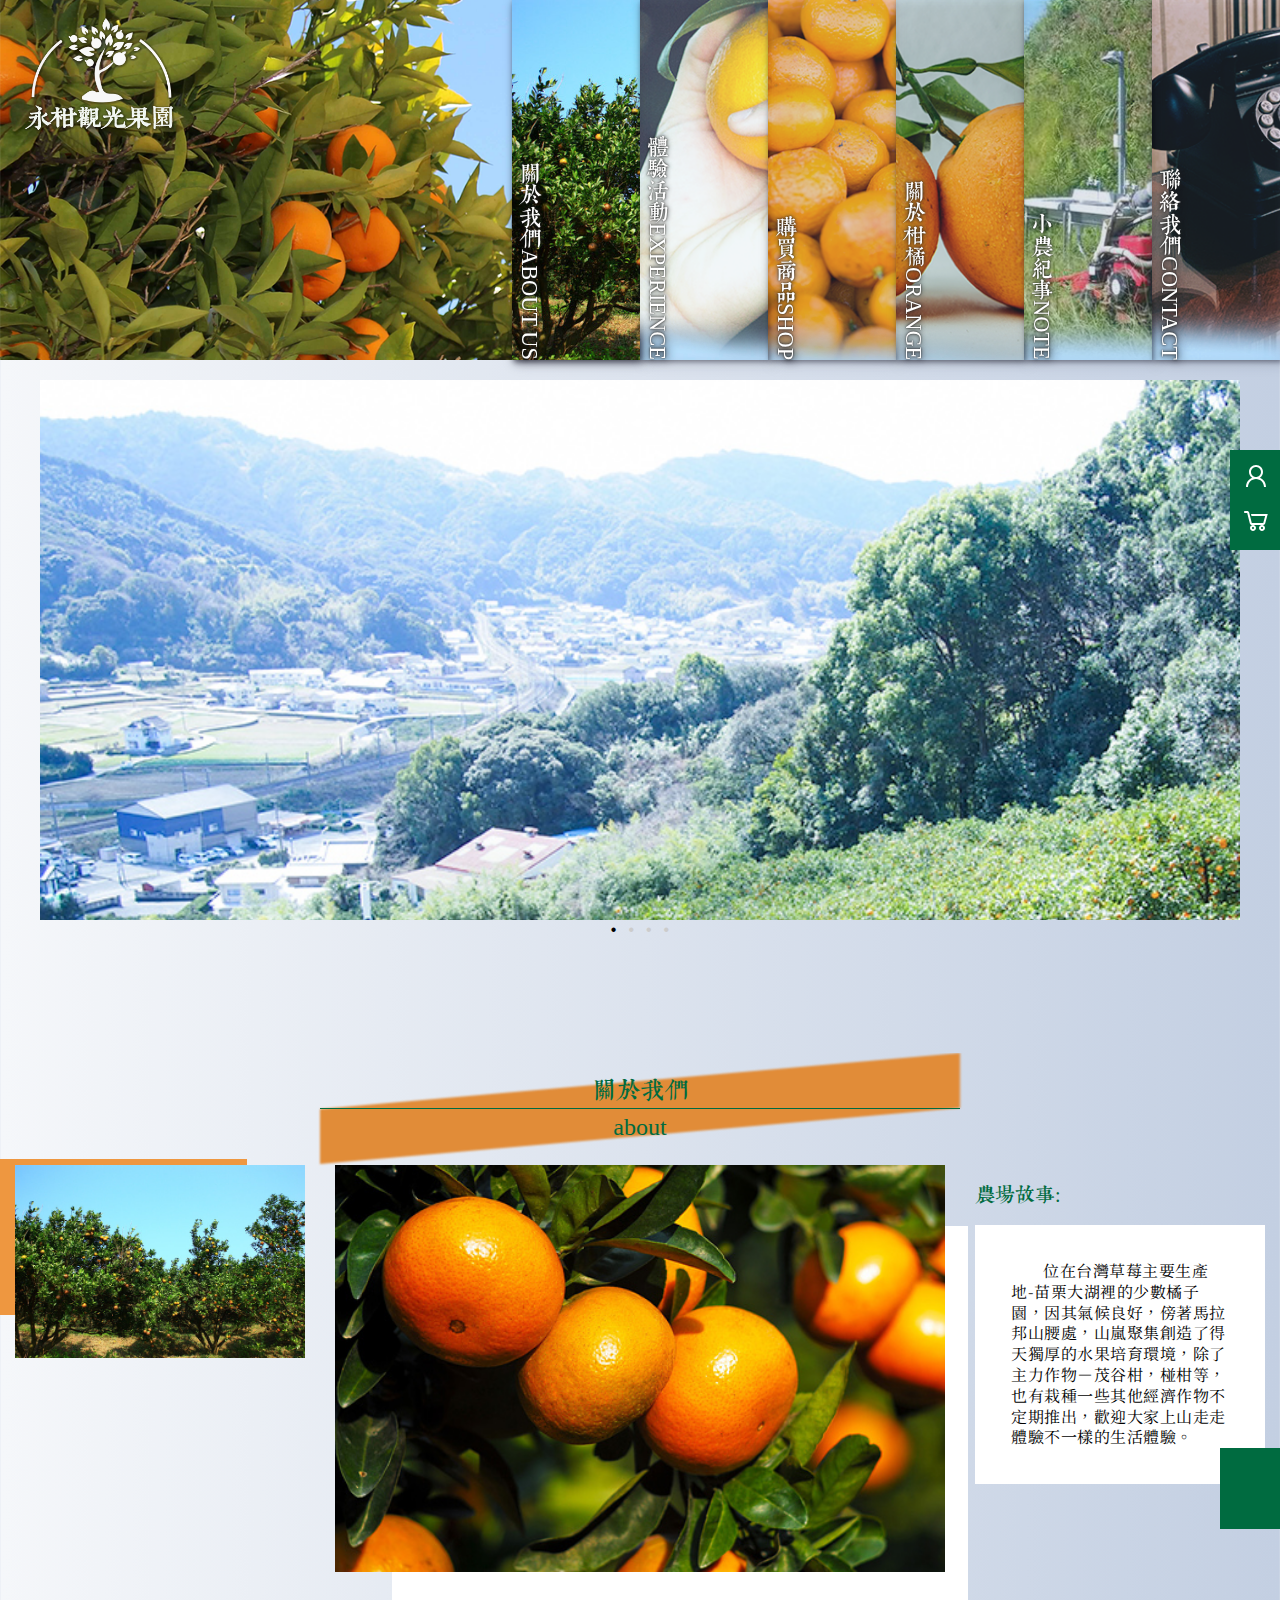
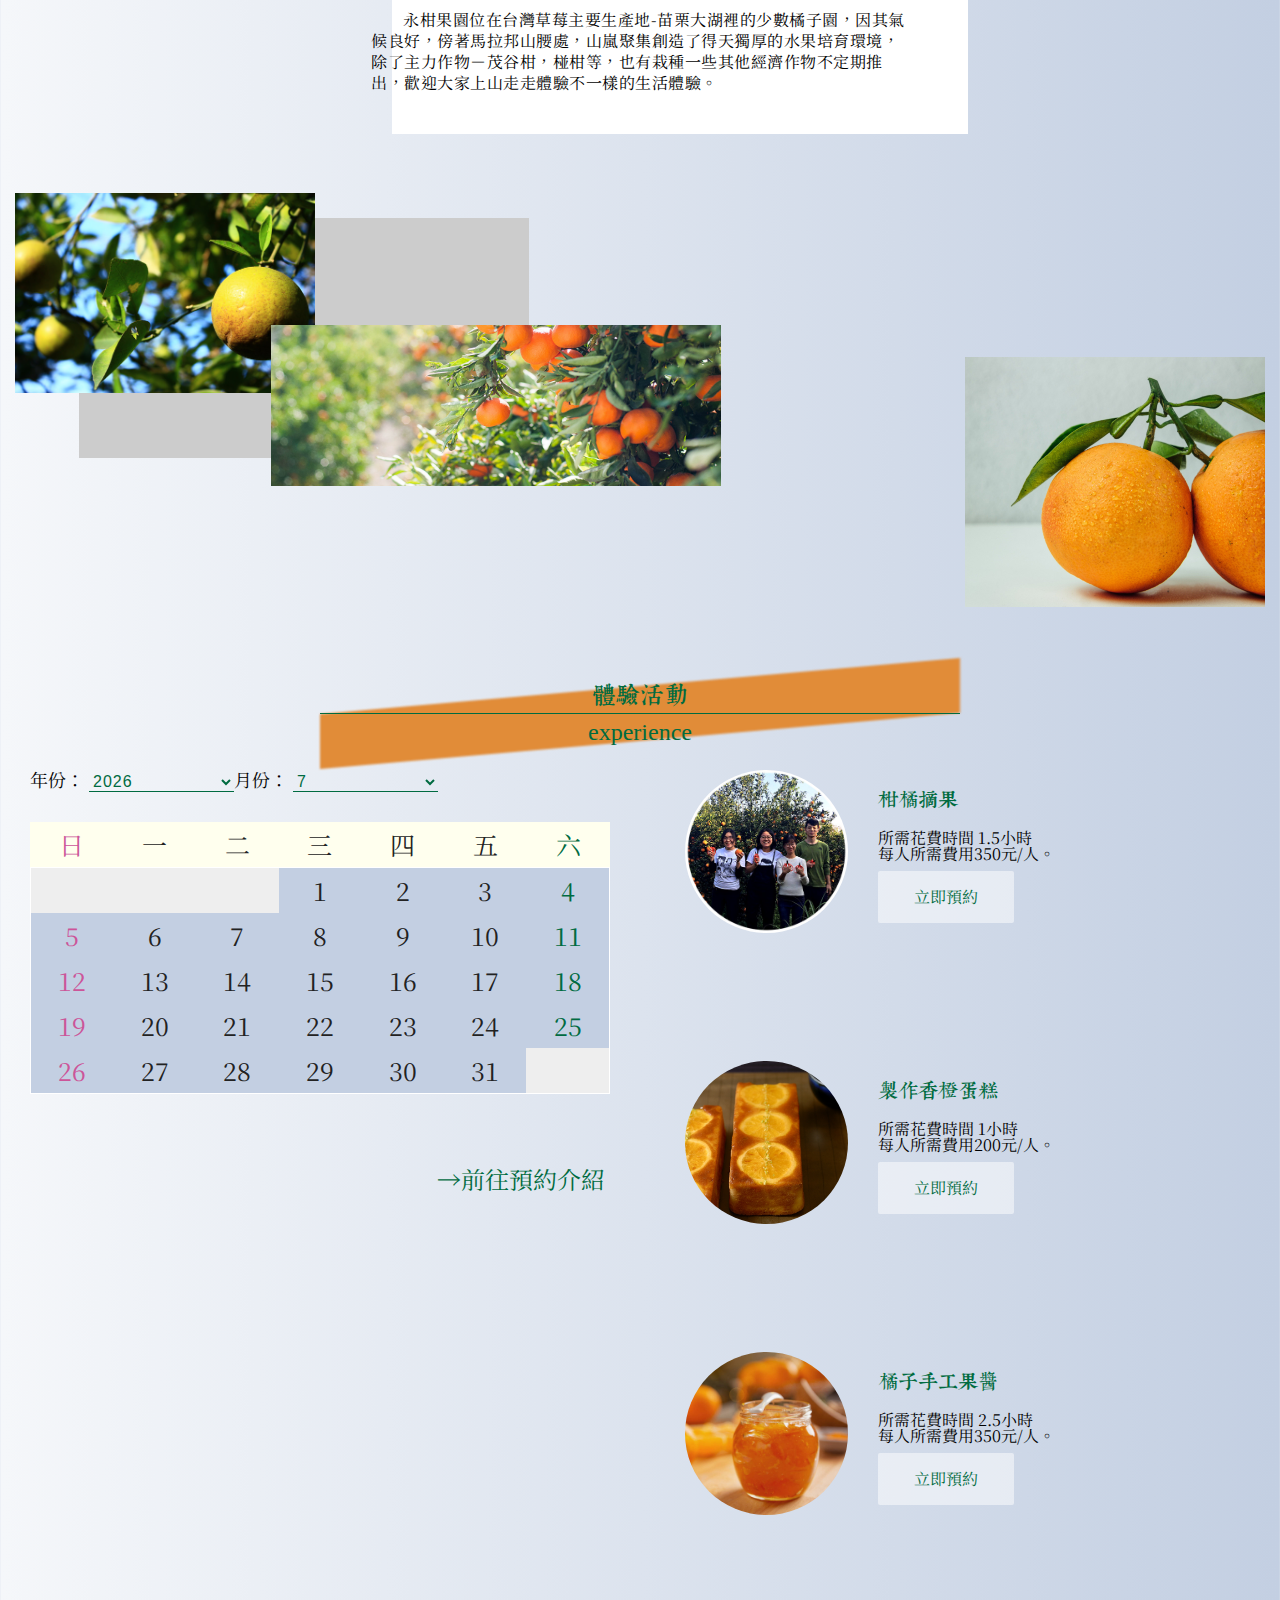
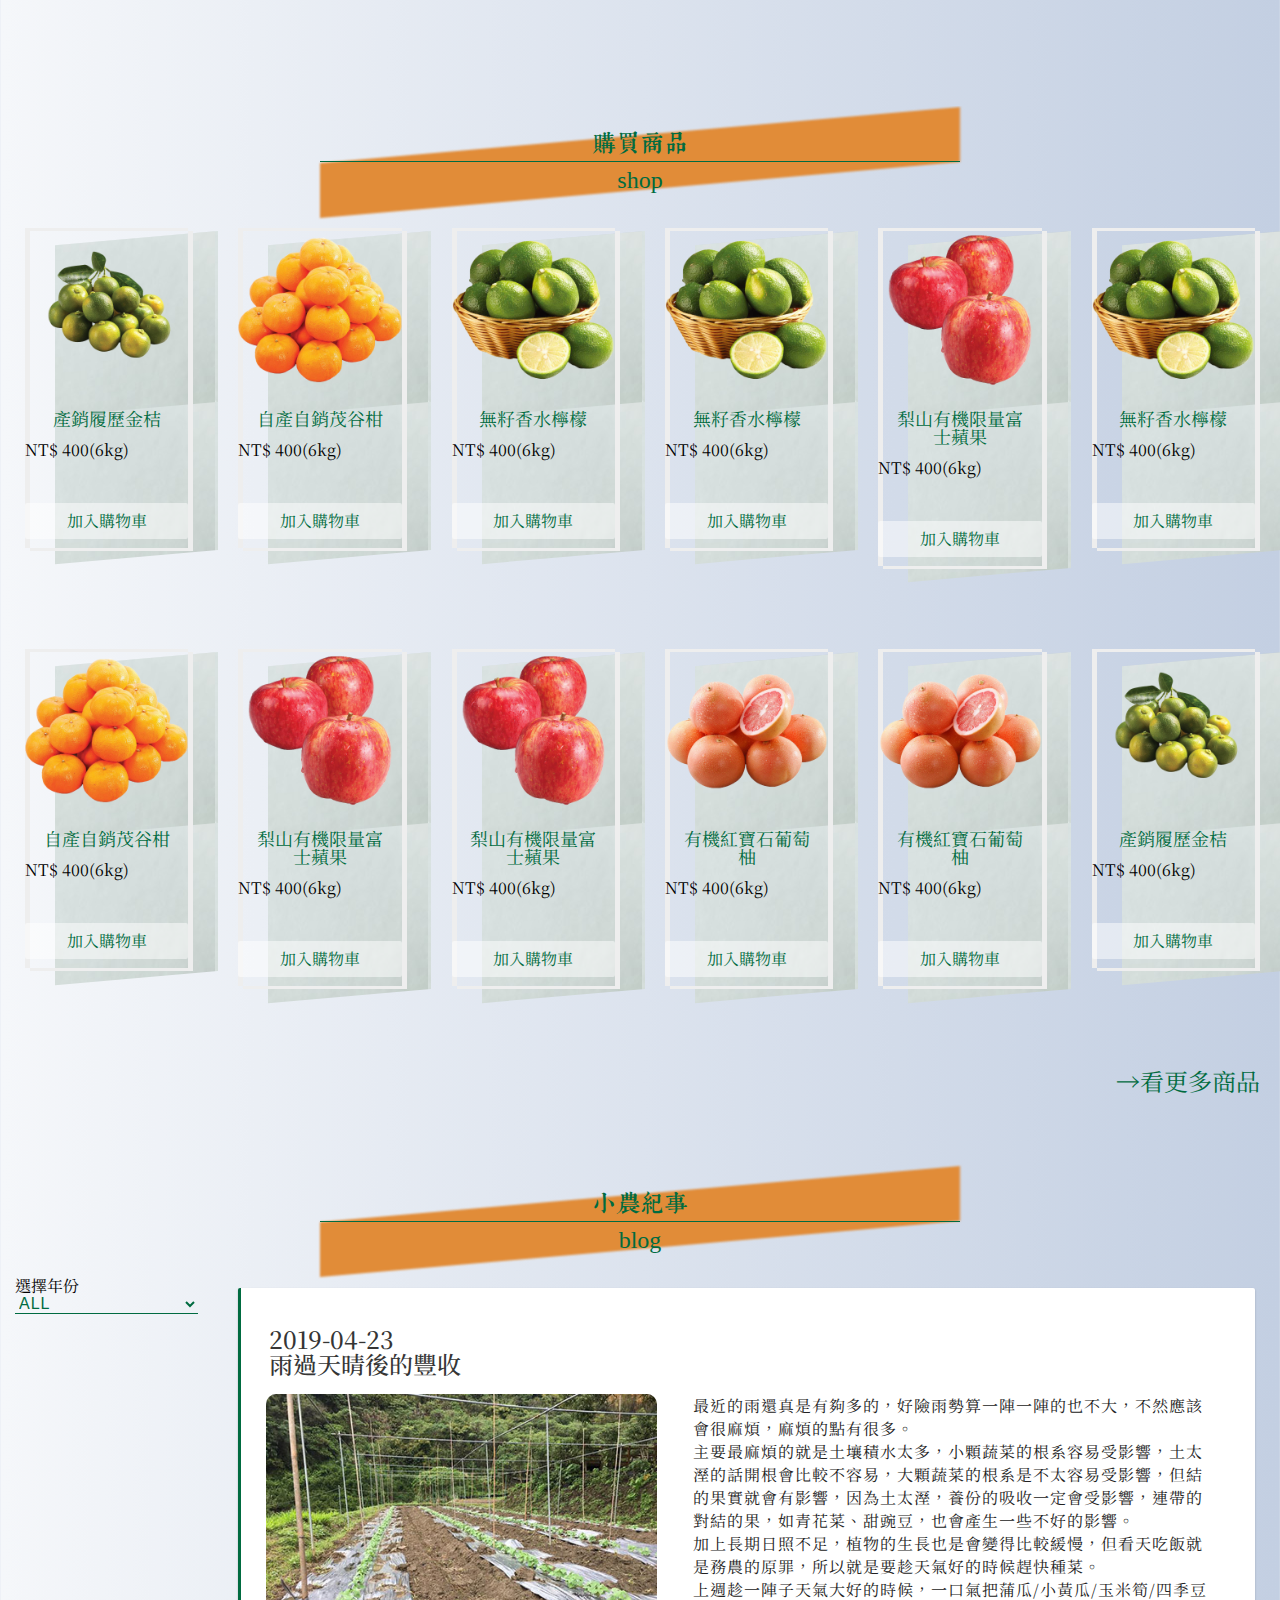
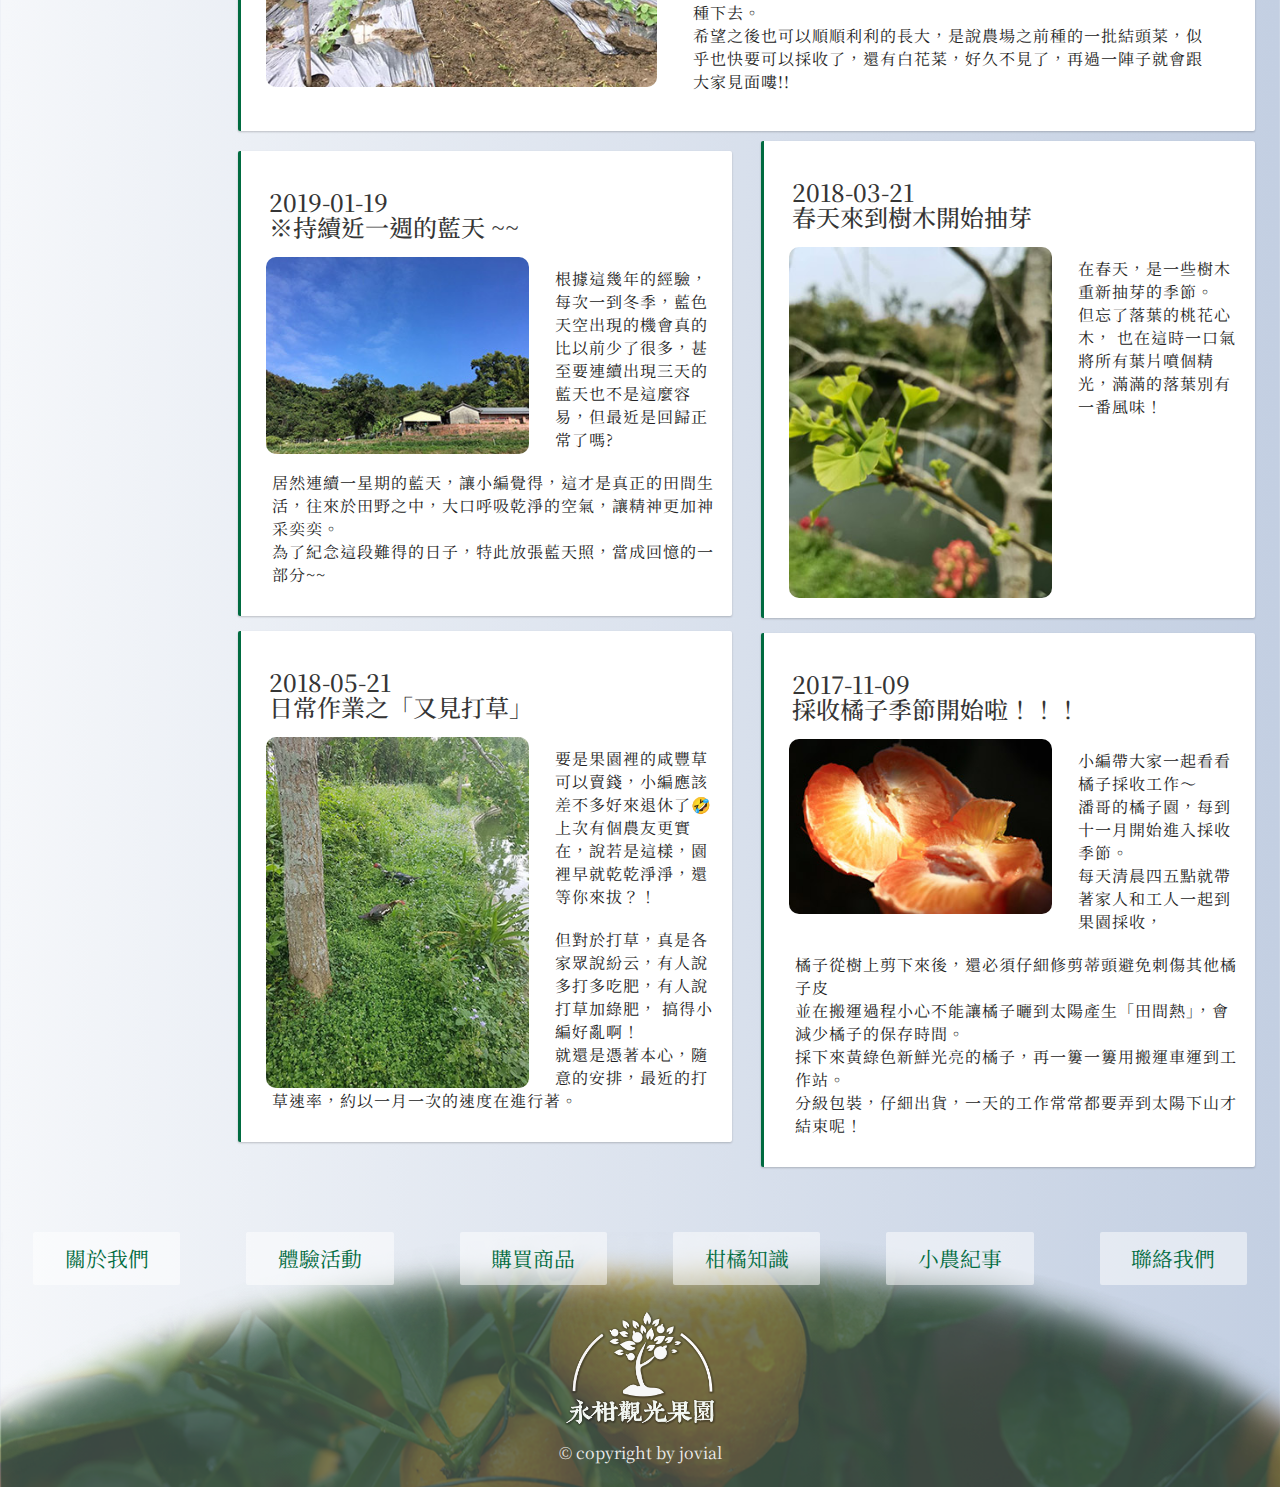
==== commit a865eca5: "fix:調整排版" ====
--- a/index.html
+++ b/index.html
@@ -32,7 +32,7 @@
         <nav>
             <h1 class="title">
                 <a href="#" class="logo">
-                    <img src="img/logo.png"/>
+                    <img src="img/logo.png" alt="logo"/>
                 </a>
             </h1>
             <input type="checkbox" name="menu_control" id="menu_control">
@@ -55,10 +55,10 @@
             <div class="slider">
                 <div class="slide_viewer">
                     <div class="slide_group">
-                        <div class="slide slide-1"><img src="img/slides01.jpg"></div>
-                        <div class="slide slide-2"><img src="img/slide02_productpic_unsplash.jpg"></div>
-                        <div class="slide slide-3"><img src="img/pic_slides03.jpg"></div>
-                        <div class="slide slide-4"><img src="img/slide04_max-1053152-unsplash.jpg"></div>
+                        <div class="slide slide-1"><img src="img/slides01.jpg" alt="image"></div>
+                        <div class="slide slide-2"><img src="img/slide02_productpic_unsplash.jpg" alt="image"></div>
+                        <div class="slide slide-3"><img src="img/pic_slides03.jpg" alt="image"></div>
+                        <div class="slide slide-4"><img src="img/slide04_max-1053152-unsplash.jpg" alt="image"></div>
                     </div>
                 </div>
                 <div class="slide_buttons"></div>
@@ -67,7 +67,7 @@
     </section>
     <!-- ====================================== -->
     <section class="about">
-        <div class="container co1-12">
+        <div class="container">
             <div class="item">
                 <h2 class="topic">關於我們<br>about</h2>
                 <div class="item farm_story col-5 col-lg-3"><img src="img/about_us_story_1.jpg" alt="story"/>
@@ -182,74 +182,74 @@
                 <h2 class="topic">購買商品<br>shop</h2>
             </div>
             <div class="col-6 col-lg-4 col-xl-2">
-                <div class="item shop_card"><img src="img/Kumquat.png">
+                <div class="item shop_card"><img src="img/Kumquat.png" alt="kumquat">
                     <h4 class="item_name">產銷履歷金桔</h4><span>NT$ 400(6kg)</span>
                     <div class="item button"><a class="btn" href="shopcard.html">加入購物車</a></div>
                 </div>
             </div>      
             <div class="col-6 col-lg-4 col-xl-2">
-                <div class="item shop_card"><img src="img/ORANGE.png">
+                <div class="item shop_card"><img src="img/ORANGE.png" alt="orange">
                     <h4 class="item_name">自產自銷茂谷柑</h4><span>NT$ 400(6kg)</span>
                     <div class="item button"><a class="btn" href="#">加入購物車</a></div>
                 </div>
             </div>
             <div class="col-6 col-lg-4 col-xl-2">
-                <div class="item shop_card"><img src="img/LEMON.png">
+                <div class="item shop_card"><img src="img/LEMON.png" alt="lemon">
                     <h4 class="item_name">無籽香水檸檬</h4><span>NT$ 400(6kg)</span>
                     <div class="item button"><a class="btn" href="#">加入購物車</a></div>
                 </div>
             </div>
             <div class="col-6 col-lg-4 col-xl-2">
-                <div class="item shop_card"><img src="img/LEMON.png">
+                <div class="item shop_card"><img src="img/LEMON.png" alt="lemon">
                     <h4 class="item_name">無籽香水檸檬</h4><span>NT$ 400(6kg)</span>
                     <div class="item button"><a class="btn" href="#">加入購物車</a></div>
                 </div>
             </div>
             <div class="col-6 col-lg-4 col-xl-2">
-                <div class="item shop_card"><img src="img/APPLE.png">
+                <div class="item shop_card"><img src="img/APPLE.png" alt="apple">
                     <h4 class="item_name">梨山有機限量富士蘋果</h4><span>NT$ 400(6kg)</span>
                     <div class="item button"><a class="btn" href="#">加入購物車</a></div>
                 </div>
             </div>
             <div class="col-6 col-lg-4 col-xl-2">
-                <div class="item shop_card"><img src="img/LEMON.png">
+                <div class="item shop_card"><img src="img/LEMON.png" alt="lemon">
                     <h4 class="item_name">無籽香水檸檬</h4><span>NT$ 400(6kg)</span>
                     <div class="item button"><a class="btn" href="#">加入購物車</a></div>
                 </div>
             </div>
             <div class="clearfix"></div>
             <div class="col-6 col-lg-4 col-xl-2">
-                <div class="item shop_card"><img src="img/ORANGE.png">
+                <div class="item shop_card"><img src="img/ORANGE.png" alt="orange">
                     <h4 class="item_name">自產自銷茂谷柑</h4><span>NT$ 400(6kg)</span>
                     <div class="item button"><a class="btn" href="#">加入購物車</a></div>
                 </div>
             </div>
             <div class="col-6 col-lg-4 col-xl-2">
-                <div class="item shop_card"><img src="img/APPLE.png">
+                <div class="item shop_card"><img src="img/APPLE.png" alt="apple">
                     <h4 class="item_name">梨山有機限量富士蘋果</h4><span>NT$ 400(6kg)</span>
                     <div class="item button"><a class="btn" href="#">加入購物車</a></div>
                 </div>
             </div>
             <div class="col-6 col-lg-4 col-xl-2">
-                <div class="item shop_card"><img src="img/APPLE.png">
+                <div class="item shop_card"><img src="img/APPLE.png" alt="apple">
                     <h4 class="item_name">梨山有機限量富士蘋果</h4><span>NT$ 400(6kg)</span>
                     <div class="item button"><a class="btn" href="#">加入購物車</a></div>
                 </div>
             </div>
             <div class="col-6 col-lg-4 col-xl-2">
-                <div class="item shop_card"><img src="img/GRAPEFRUIT.png">
+                <div class="item shop_card"><img src="img/GRAPEFRUIT.png" alt="grapefruit">
                     <h4 class="item_name">有機紅寶石葡萄柚</h4><span>NT$ 400(6kg)</span>
                     <div class="item button"><a class="btn" href="#">加入購物車</a></div>
                 </div>
             </div>
             <div class="col-6 col-lg-4 col-xl-2">
-                <div class="item shop_card"><img src="img/GRAPEFRUIT.png">
+                <div class="item shop_card"><img src="img/GRAPEFRUIT.png" alt="grapefruit">
                     <h4 class="item_name">有機紅寶石葡萄柚</h4><span>NT$ 400(6kg)</span>
                     <div class="item button"><a class="btn" href="#">加入購物車</a></div>
                 </div>
             </div>
             <div class="col-6 col-lg-4 col-xl-2">
-                <div class="item shop_card"><img src="img/Kumquat.png">
+                <div class="item shop_card"><img src="img/Kumquat.png" alt="kumquat">
                     <h4 class="item_name">產銷履歷金桔</h4><span>NT$ 400(6kg)</span>
                     <div class="item button"><a class="btn" href="#">加入購物車</a></div>
                 </div>
@@ -281,7 +281,7 @@
                     <div class="Big_colum">
                         <div class="blogcard b" data-year="2019">
                             <span>2019-04-23<br>雨過天晴後的豐收</span>
-                            <img src="img/blog_big.jpg">
+                            <img src="img/blog_big.jpg" alt="blog">
                             <p class="blogtxt">
                                 最近的雨還真是有夠多的，好險雨勢算一陣一陣的也不大，不然應該會很麻煩，麻煩的點有很多。<br>主要最麻煩的就是土壤積水太多，小顆蔬菜的根系容易受影響，土太溼的話開根會比較不容易，大顆蔬菜的根系是不太容易受影響，但結的果實就會有影響，因為土太溼，養份的吸收一定會受影響，連帶的對結的果，如青花菜、甜豌豆，也會產生一些不好的影響。<br>加上長期日照不足，植物的生長也是會變得比較緩慢，但看天吃飯就是務農的原罪，所以就是要趁天氣好的時候趕快種菜。<br>上週趁一陣子天氣大好的時候，一口氣把蒲瓜/小黃瓜/玉米筍/四季豆種下去。<br>希望之後也可以順順利利的長大，是說農場之前種的一批結頭菜，似乎也快要可以採收了，還有白花菜，好久不見了，再過一陣子就會跟大家見面嘍!!<br>
                             </p>
@@ -354,13 +354,13 @@
                 <a href="contact_us.html" class="fmenu">聯絡我們</a>
             </div>
             <div class="">
-                <a href="index.html" class="logo"><img src="img/logo.png"></a>
+                <a href="index.html" class="logo"><img src="img/logo.png" alt="logo"></a>
             <div class="col-12">
                 © copyright by jovial
             </div>
         </div>
     </footer>
-    <script src="https://ajax.googleapis.com/ajax/libs/jquery/3.4.1/jquery.min.js"></script>
+    <script src="https://ajax.googleapis.com/ajax/libs/jquery/3.6.0/jquery.min.js"></script>
     <script src="js/cale.js"></script>
     <script>
     document.getElementById('selectedYear').addEventListener('change',function(e){
--- a/style.css
+++ b/style.css
@@ -1,5 +1,6 @@
 @charset "UTF-8";
 @import url("https://fonts.googleapis.com/css?family=Noto+Serif+TC&display=swap");
+@import url("https://fonts.googleapis.com/css2?family=Noto+Sans+TC&display=swap");
 html,
 body,
 div,
@@ -143,16 +144,11 @@
  U+683C, U+548C, U+6CE8, U+610F, U+9805;
 }
 
-@font-face {
-  font-family: 'NotoSans';
-  src: url("files/NotoSansTC-Regular.otf") format("opentype");
-}
-
 body {
   font-size: 16px;
   background-image: -webkit-gradient(linear, left top, right top, from(#f5f7fa), to(#c3cfe2));
   background-image: linear-gradient(to right, #f5f7fa 0%, #c3cfe2 100%);
-  font-family: 'NotoSans';
+  font-family: 'Noto Sans TC', sans-serif;
 }
 
 picture {
@@ -382,20 +378,19 @@
 }
 
 .page_header nav ul li a {
+  width: 100%;
+  position: absolute;
+  bottom: 0;
+  left: 0;
+  font-size: 1.4rem;
   font-family: 'kangxi';
   text-shadow: 0px 0px 5px #222, 0px 0px 2px #222;
   text-transform: uppercase;
+  text-decoration: none;
   color: #fff;
-  text-decoration: none;
   -webkit-writing-mode: vertical-lr;
       -ms-writing-mode: tb-lr;
           writing-mode: vertical-lr;
-  font-size: 1.4rem;
-  display: block;
-  padding: 20px;
-  position: absolute;
-  bottom: 0;
-  width: 100%;
 }
 
 .page_header nav ul li a:hover {
@@ -1025,7 +1020,6 @@
 .cale {
   -webkit-box-sizing: border-box;
           box-sizing: border-box;
-  padding: 15px;
   margin: auto;
   position: relative;
   font-size: 0px;
@@ -1099,7 +1093,7 @@
 
 .cale .txt h3,
 .cale .txt p {
-  font-family: 'NotoSans';
+  font-family: 'Noto Sans TC', sans-serif;
   color: #eee;
 }
 
@@ -1523,7 +1517,7 @@
 form {
   padding: 37.5px;
   margin: 50px 0;
-  font-family: 'NotoSans';
+  font-family: 'Noto Sans TC', sans-serif;
 }
 
 .email {
